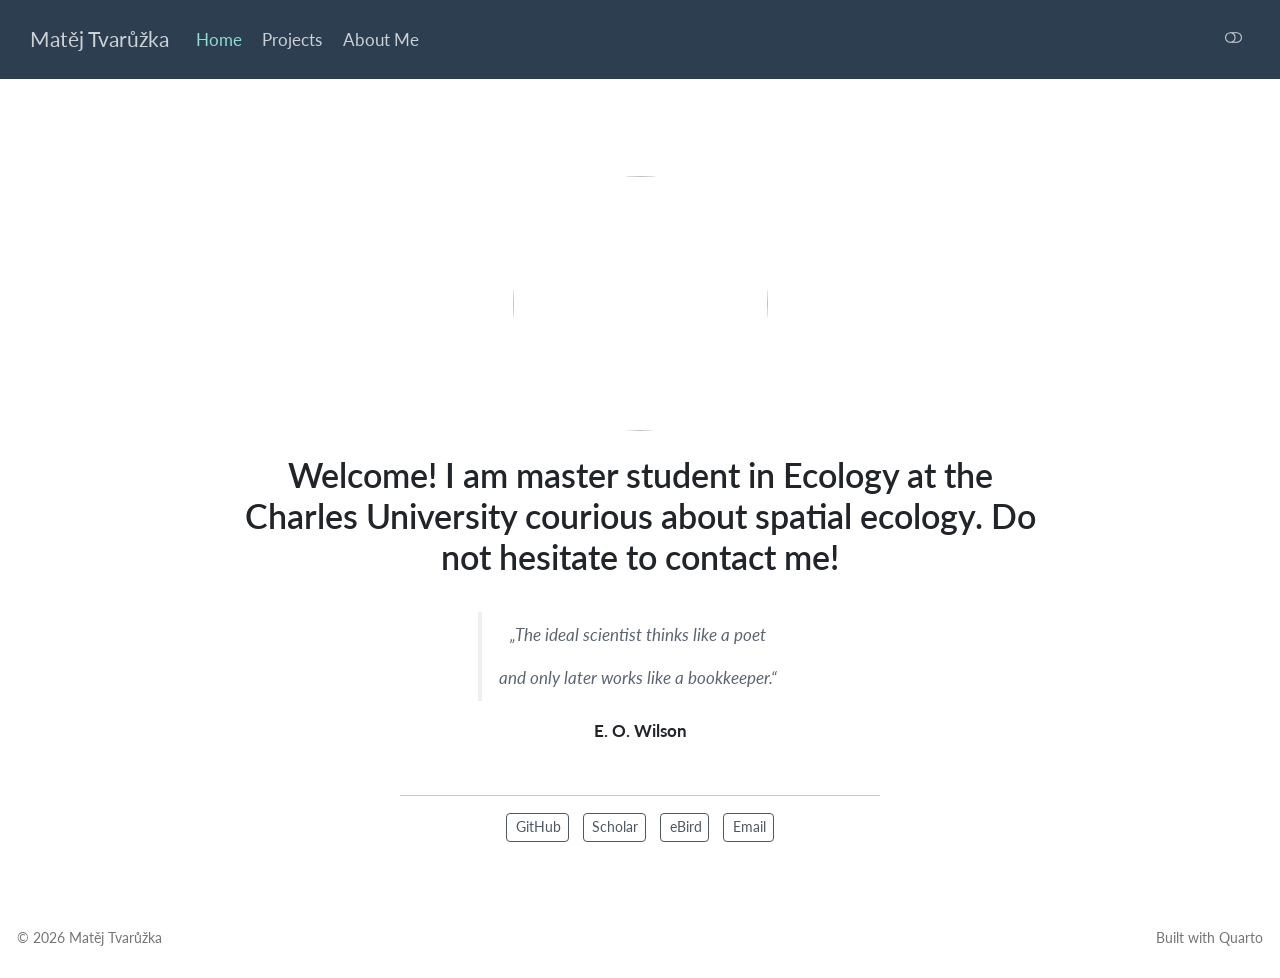
==== index.html @ b0ecf05e "Built site for gh-pages" ====
<!DOCTYPE html>
<html xmlns="http://www.w3.org/1999/xhtml" lang="en" xml:lang="en"><head>

<meta charset="utf-8">
<meta name="generator" content="quarto-1.9.38">

<meta name="viewport" content="width=device-width, initial-scale=1.0, user-scalable=yes">


<title>Welcome! I am master student in Ecology at the Charles University courious about spatial ecology. Do not hesitate to contact me! – Matěj Tvarůžka</title>
<style>
/* Default styles provided by pandoc.
** See https://pandoc.org/MANUAL.html#variables-for-html for config info.
*/
code{white-space: pre-wrap;}
span.smallcaps{font-variant: small-caps;}
div.columns{display: flex; gap: min(4vw, 1.5em);}
div.column{flex: auto; overflow-x: auto;}
div.hanging-indent{margin-left: 1.5em; text-indent: -1.5em;}
ul.task-list{list-style: none;}
ul.task-list li input[type="checkbox"] {
  width: 0.8em;
  margin: 0 0.8em 0.2em -1em; /* quarto-specific, see https://github.com/quarto-dev/quarto-cli/issues/4556 */ 
  vertical-align: middle;
}
</style>


<script src="site_libs/quarto-nav/quarto-nav.js"></script>
<script src="site_libs/quarto-nav/headroom.min.js"></script>
<script src="site_libs/clipboard/clipboard.min.js"></script>
<script src="site_libs/quarto-search/autocomplete.umd.js"></script>
<script src="site_libs/quarto-search/fuse.min.js"></script>
<script src="site_libs/quarto-search/quarto-search.js"></script>
<meta name="quarto:offset" content="./">
<script src="site_libs/quarto-html/quarto.js" type="module"></script>
<script src="site_libs/quarto-html/tabsets/tabsets.js" type="module"></script>
<script src="site_libs/quarto-html/popper.min.js"></script>
<script src="site_libs/quarto-html/tippy.umd.min.js"></script>
<link href="site_libs/quarto-html/tippy.css" rel="stylesheet">
<link href="site_libs/quarto-html/quarto-syntax-highlighting-de63f62b328812d8e578a4d74e282472.css" rel="stylesheet" class="quarto-color-scheme" id="quarto-text-highlighting-styles">
<link href="site_libs/quarto-html/quarto-syntax-highlighting-dark-6b6957c917596b414ec0b78690761e87.css" rel="stylesheet" class="quarto-color-scheme quarto-color-alternate" id="quarto-text-highlighting-styles">
<link href="site_libs/quarto-html/quarto-syntax-highlighting-de63f62b328812d8e578a4d74e282472.css" rel="stylesheet" class="quarto-color-scheme-extra" id="quarto-text-highlighting-styles">
<script src="site_libs/bootstrap/bootstrap.min.js"></script>
<link href="site_libs/bootstrap/bootstrap-icons.css" rel="stylesheet">
<link href="site_libs/bootstrap/bootstrap-908d8d9f465d32366002cfede6cff1f7.min.css" rel="stylesheet" append-hash="true" class="quarto-color-scheme" id="quarto-bootstrap" data-mode="light">
<link href="site_libs/bootstrap/bootstrap-dark-1789c06df6bcdf391902751d16c09f1b.min.css" rel="stylesheet" append-hash="true" class="quarto-color-scheme quarto-color-alternate" id="quarto-bootstrap" data-mode="dark">
<link href="site_libs/bootstrap/bootstrap-908d8d9f465d32366002cfede6cff1f7.min.css" rel="stylesheet" append-hash="true" class="quarto-color-scheme-extra" id="quarto-bootstrap" data-mode="light">
<script id="quarto-search-options" type="application/json">{
  "location": "navbar",
  "copy-button": false,
  "collapse-after": 3,
  "panel-placement": "end",
  "type": "overlay",
  "limit": 50,
  "keyboard-shortcut": [
    "f",
    "/",
    "s"
  ],
  "show-item-context": false,
  "language": {
    "search-no-results-text": "No results",
    "search-matching-documents-text": "matching documents",
    "search-copy-link-title": "Copy link to search",
    "search-hide-matches-text": "Hide additional matches",
    "search-more-match-text": "more match in this document",
    "search-more-matches-text": "more matches in this document",
    "search-clear-button-title": "Clear",
    "search-text-placeholder": "",
    "search-detached-cancel-button-title": "Cancel",
    "search-submit-button-title": "Submit",
    "search-label": "Search"
  }
}</script>


</head>

<body class="nav-fixed fullcontent quarto-light"><script id="quarto-html-before-body" type="application/javascript">
    const toggleBodyColorMode = (bsSheetEl) => {
      const mode = bsSheetEl.getAttribute("data-mode");
      const bodyEl = window.document.querySelector("body");
      if (mode === "dark") {
        bodyEl.classList.add("quarto-dark");
        bodyEl.classList.remove("quarto-light");
      } else {
        bodyEl.classList.add("quarto-light");
        bodyEl.classList.remove("quarto-dark");
      }
    }
    const toggleBodyColorPrimary = () => {
      const bsSheetEl = window.document.querySelector("link#quarto-bootstrap:not([rel=disabled-stylesheet])");
      if (bsSheetEl) {
        toggleBodyColorMode(bsSheetEl);
      }
    }
    const setColorSchemeToggle = (alternate) => {
      const toggles = window.document.querySelectorAll('.quarto-color-scheme-toggle');
      for (let i=0; i < toggles.length; i++) {
        const toggle = toggles[i];
        if (toggle) {
          if (alternate) {
            toggle.classList.add("alternate");
          } else {
            toggle.classList.remove("alternate");
          }
        }
      }
    };
    const toggleColorMode = (alternate) => {
      // Switch the stylesheets
      const primaryStylesheets = window.document.querySelectorAll('link.quarto-color-scheme:not(.quarto-color-alternate)');
      const alternateStylesheets = window.document.querySelectorAll('link.quarto-color-scheme.quarto-color-alternate');
      manageTransitions('#quarto-margin-sidebar .nav-link', false);
      if (alternate) {
        // note: dark is layered on light, we don't disable primary!
        enableStylesheet(alternateStylesheets);
        for (const sheetNode of alternateStylesheets) {
          if (sheetNode.id === "quarto-bootstrap") {
            toggleBodyColorMode(sheetNode);
          }
        }
      } else {
        disableStylesheet(alternateStylesheets);
        enableStylesheet(primaryStylesheets)
        toggleBodyColorPrimary();
      }
      manageTransitions('#quarto-margin-sidebar .nav-link', true);
      // Switch the toggles
      setColorSchemeToggle(alternate)
      // Hack to workaround the fact that safari doesn't
      // properly recolor the scrollbar when toggling (#1455)
      if (navigator.userAgent.indexOf('Safari') > 0 && navigator.userAgent.indexOf('Chrome') == -1) {
        manageTransitions("body", false);
        window.scrollTo(0, 1);
        setTimeout(() => {
          window.scrollTo(0, 0);
          manageTransitions("body", true);
        }, 40);
      }
    }
    const disableStylesheet = (stylesheets) => {
      for (let i=0; i < stylesheets.length; i++) {
        const stylesheet = stylesheets[i];
        stylesheet.rel = 'disabled-stylesheet';
      }
    }
    const enableStylesheet = (stylesheets) => {
      for (let i=0; i < stylesheets.length; i++) {
        const stylesheet = stylesheets[i];
        if(stylesheet.rel !== 'stylesheet') { // for Chrome, which will still FOUC without this check
          stylesheet.rel = 'stylesheet';
        }
      }
    }
    const manageTransitions = (selector, allowTransitions) => {
      const els = window.document.querySelectorAll(selector);
      for (let i=0; i < els.length; i++) {
        const el = els[i];
        if (allowTransitions) {
          el.classList.remove('notransition');
        } else {
          el.classList.add('notransition');
        }
      }
    }
    const isFileUrl = () => {
      return window.location.protocol === 'file:';
    }
    const hasAlternateSentinel = () => {
      let styleSentinel = getColorSchemeSentinel();
      if (styleSentinel !== null) {
        return styleSentinel === "alternate";
      } else {
        return false;
      }
    }
    const setStyleSentinel = (alternate) => {
      const value = alternate ? "alternate" : "default";
      if (!isFileUrl()) {
        window.localStorage.setItem("quarto-color-scheme", value);
      } else {
        localAlternateSentinel = value;
      }
    }
    const getColorSchemeSentinel = () => {
      if (!isFileUrl()) {
        const storageValue = window.localStorage.getItem("quarto-color-scheme");
        return storageValue != null ? storageValue : localAlternateSentinel;
      } else {
        return localAlternateSentinel;
      }
    }
    const toggleGiscusIfUsed = (isAlternate, darkModeDefault) => {
      const baseTheme = document.querySelector('#giscus-base-theme')?.value ?? 'light';
      const alternateTheme = document.querySelector('#giscus-alt-theme')?.value ?? 'dark';
      let newTheme = '';
      if(authorPrefersDark) {
        newTheme = isAlternate ? baseTheme : alternateTheme;
      } else {
        newTheme = isAlternate ? alternateTheme : baseTheme;
      }
      const changeGiscusTheme = () => {
        // From: https://github.com/giscus/giscus/issues/336
        const sendMessage = (message) => {
          const iframe = document.querySelector('iframe.giscus-frame');
          if (!iframe) return;
          iframe.contentWindow.postMessage({ giscus: message }, 'https://giscus.app');
        }
        sendMessage({
          setConfig: {
            theme: newTheme
          }
        });
      }
      const isGiscussLoaded = window.document.querySelector('iframe.giscus-frame') !== null;
      if (isGiscussLoaded) {
        changeGiscusTheme();
      }
    };
    const authorPrefersDark = false;
    const darkModeDefault = authorPrefersDark;
      document.querySelector('link#quarto-text-highlighting-styles.quarto-color-scheme-extra').rel = 'disabled-stylesheet';
      document.querySelector('link#quarto-bootstrap.quarto-color-scheme-extra').rel = 'disabled-stylesheet';
    let localAlternateSentinel = darkModeDefault ? 'alternate' : 'default';
    // Dark / light mode switch
    window.quartoToggleColorScheme = () => {
      // Read the current dark / light value
      let toAlternate = !hasAlternateSentinel();
      toggleColorMode(toAlternate);
      setStyleSentinel(toAlternate);
      toggleGiscusIfUsed(toAlternate, darkModeDefault);
      window.dispatchEvent(new Event('resize'));
    };
    // Switch to dark mode if need be
    if (hasAlternateSentinel()) {
      toggleColorMode(true);
    } else {
      toggleColorMode(false);
    }
  </script>

<div id="quarto-search-results"></div>
  <header id="quarto-header" class="headroom fixed-top">
    <nav class="navbar navbar-expand-lg " data-bs-theme="dark">
      <div class="navbar-container container-fluid">
      <div class="navbar-brand-container mx-auto">
    <a class="navbar-brand" href="./index.html">
    <span class="navbar-title">Matěj Tvarůžka</span>
    </a>
  </div>
            <div id="quarto-search" class="" title="Search"></div>
          <button class="navbar-toggler" type="button" data-bs-toggle="collapse" data-bs-target="#navbarCollapse" aria-controls="navbarCollapse" role="menu" aria-expanded="false" aria-label="Toggle navigation" onclick="if (window.quartoToggleHeadroom) { window.quartoToggleHeadroom(); }">
  <span class="navbar-toggler-icon"></span>
</button>
          <div class="collapse navbar-collapse" id="navbarCollapse">
            <ul class="navbar-nav navbar-nav-scroll me-auto">
  <li class="nav-item">
    <a class="nav-link active" href="./index.html" aria-current="page"> 
<span class="menu-text">Home</span></a>
  </li>  
  <li class="nav-item">
    <a class="nav-link" href="./projects.html"> 
<span class="menu-text">Projects</span></a>
  </li>  
  <li class="nav-item">
    <a class="nav-link" href="./about.html"> 
<span class="menu-text">About Me</span></a>
  </li>  
</ul>
            <ul class="navbar-nav navbar-nav-scroll ms-auto">
  <li class="nav-item compact">
    <a class="nav-link" href="https://github.com/matejtvar"> <i class="bi bi-github" role="img">
</i> 
<span class="menu-text"></span></a>
  </li>  
  <li class="nav-item compact">
    <a class="nav-link" href="https://scholar.google.com/citations?view_op=list_works&amp;hl=cs&amp;hl=cs&amp;user=6z0qsfMAAAAJ"> <i class="bi bi-google" role="img" aria-label="Google Scholar">
</i> 
<span class="menu-text"></span></a>
  </li>  
  <li class="nav-item compact">
    <a class="nav-link" href="mailto:matej.tvar@gmail.com"> <i class="bi bi-envelope" role="img">
</i> 
<span class="menu-text"></span></a>
  </li>  
  <li class="nav-item compact">
    <a class="nav-link" href="https://ebird.org/profile/MTQwNTM2Mw"> <i class="bi bi-binoculars" role="img" aria-label="eBird">
</i> 
<span class="menu-text"></span></a>
  </li>  
</ul>
          </div> <!-- /navcollapse -->
            <div class="quarto-navbar-tools">
  <a href="" class="quarto-color-scheme-toggle quarto-navigation-tool  px-1" onclick="window.quartoToggleColorScheme(); return false;" title="Toggle dark mode"><i class="bi"></i></a>
</div>
      </div> <!-- /container-fluid -->
    </nav>
</header>
<!-- content -->
<div id="quarto-content" class="quarto-container page-columns page-rows-contents page-layout-article page-navbar">
<!-- sidebar -->
<!-- margin-sidebar -->
    
<!-- main -->
<div class="quarto-about-jolla">
  <img src="photo.jpeg" class="about-image
  round " style="height: 15em; width: 15em;">
 <header id="title-block-header" class="quarto-title-block default">
<div class="quarto-title">
<h1 class="title">Welcome! I am master student in Ecology at the Charles University courious about spatial ecology. Do not hesitate to contact me!</h1>
</div>
<div class="quarto-title-meta">
  </div>
</header><main class="content" id="quarto-document-content">

<blockquote class="blockquote">
<p><em>„The ideal scientist thinks like a poet</em></p>
<p><em>and only later works like a bookkeeper.“</em></p>
</blockquote>
<p><strong>E. O. Wilson</strong></p>


</main> 
  <hr class="about-sep">
   <div class="about-links">
  <a href="https://github.com/matejtvar" class="about-link" rel="" target="">
    <i class="bi bi-github"></i>
     <span class="about-link-text">GitHub</span>
  </a>
  <a href="https://scholar.google.com/citations?user=6z0qsfMAAAAJ" class="about-link" rel="" target="">
    <i class="bi bi-google"></i>
     <span class="about-link-text">Scholar</span>
  </a>
  <a href="https://ebird.org/profile/MTQwNTM2Mw" class="about-link" rel="" target="">
    <i class="bi bi-binoculars"></i>
     <span class="about-link-text">eBird</span>
  </a>
  <a href="mailto:matej.tvar@gmail.com" class="about-link" rel="" target="">
    <i class="bi bi-envelope"></i>
     <span class="about-link-text">Email</span>
  </a>
</div>
</div>
 <!-- /main -->
<script id="quarto-html-after-body" type="application/javascript">
  window.document.addEventListener("DOMContentLoaded", function (event) {
    // Ensure there is a toggle, if there isn't float one in the top right
    if (window.document.querySelector('.quarto-color-scheme-toggle') === null) {
      const a = window.document.createElement('a');
      a.classList.add('top-right');
      a.classList.add('quarto-color-scheme-toggle');
      a.href = "";
      a.onclick = function() { try { window.quartoToggleColorScheme(); } catch {} return false; };
      const i = window.document.createElement("i");
      i.classList.add('bi');
      a.appendChild(i);
      window.document.body.appendChild(a);
    }
    setColorSchemeToggle(hasAlternateSentinel())
    const isCodeAnnotation = (el) => {
      for (const clz of el.classList) {
        if (clz.startsWith('code-annotation-')) {                     
          return true;
        }
      }
      return false;
    }
    const onCopySuccess = function(e) {
      // button target
      const button = e.trigger;
      // don't keep focus
      button.blur();
      // flash "checked"
      button.classList.add('code-copy-button-checked');
      var currentTitle = button.getAttribute("title");
      button.setAttribute("title", "Copied!");
      let tooltip;
      if (window.bootstrap) {
        button.setAttribute("data-bs-toggle", "tooltip");
        button.setAttribute("data-bs-placement", "left");
        button.setAttribute("data-bs-title", "Copied!");
        tooltip = new bootstrap.Tooltip(button, 
          { trigger: "manual", 
            customClass: "code-copy-button-tooltip",
            offset: [0, -8]});
        tooltip.show();    
      }
      setTimeout(function() {
        if (tooltip) {
          tooltip.hide();
          button.removeAttribute("data-bs-title");
          button.removeAttribute("data-bs-toggle");
          button.removeAttribute("data-bs-placement");
        }
        button.setAttribute("title", currentTitle);
        button.classList.remove('code-copy-button-checked');
      }, 1000);
      // clear code selection
      e.clearSelection();
    }
    const getTextToCopy = function(trigger) {
      const outerScaffold = trigger.parentElement.cloneNode(true);
      const codeEl = outerScaffold.querySelector('code');
      for (const childEl of codeEl.children) {
        if (isCodeAnnotation(childEl)) {
          childEl.remove();
        }
      }
      return codeEl.innerText;
    }
    const clipboard = new window.ClipboardJS('.code-copy-button:not([data-in-quarto-modal])', {
      text: getTextToCopy
    });
    clipboard.on('success', onCopySuccess);
    if (window.document.getElementById('quarto-embedded-source-code-modal')) {
      const clipboardModal = new window.ClipboardJS('.code-copy-button[data-in-quarto-modal]', {
        text: getTextToCopy,
        container: window.document.getElementById('quarto-embedded-source-code-modal')
      });
      clipboardModal.on('success', onCopySuccess);
    }
      var localhostRegex = new RegExp(/^(?:http|https):\/\/localhost\:?[0-9]*\//);
      var mailtoRegex = new RegExp(/^mailto:/);
        var filterRegex = new RegExp("https:\/\/matejtvar\.github\.io\/");
      var isInternal = (href) => {
          return filterRegex.test(href) || localhostRegex.test(href) || mailtoRegex.test(href);
      }
      // Inspect non-navigation links and adorn them if external
     var links = window.document.querySelectorAll('a[href]:not(.nav-link):not(.navbar-brand):not(.toc-action):not(.sidebar-link):not(.sidebar-item-toggle):not(.pagination-link):not(.no-external):not([aria-hidden]):not(.dropdown-item):not(.quarto-navigation-tool):not(.about-link)');
      for (var i=0; i<links.length; i++) {
        const link = links[i];
        if (!isInternal(link.href)) {
          // undo the damage that might have been done by quarto-nav.js in the case of
          // links that we want to consider external
          if (link.dataset.originalHref !== undefined) {
            link.href = link.dataset.originalHref;
          }
        }
      }
    function tippyHover(el, contentFn, onTriggerFn, onUntriggerFn) {
      const config = {
        allowHTML: true,
        maxWidth: 500,
        delay: 100,
        arrow: false,
        appendTo: function(el) {
            return el.parentElement;
        },
        interactive: true,
        interactiveBorder: 10,
        theme: 'quarto',
        placement: 'bottom-start',
      };
      if (contentFn) {
        config.content = contentFn;
      }
      if (onTriggerFn) {
        config.onTrigger = onTriggerFn;
      }
      if (onUntriggerFn) {
        config.onUntrigger = onUntriggerFn;
      }
      window.tippy(el, config); 
    }
    const noterefs = window.document.querySelectorAll('a[role="doc-noteref"]');
    for (var i=0; i<noterefs.length; i++) {
      const ref = noterefs[i];
      tippyHover(ref, function() {
        // use id or data attribute instead here
        let href = ref.getAttribute('data-footnote-href') || ref.getAttribute('href');
        try { href = new URL(href).hash; } catch {}
        const id = href.replace(/^#\/?/, "");
        const note = window.document.getElementById(id);
        if (note) {
          return note.innerHTML;
        } else {
          return "";
        }
      });
    }
    const xrefs = window.document.querySelectorAll('a.quarto-xref');
    const processXRef = (id, note) => {
      // Strip column container classes
      const stripColumnClz = (el) => {
        el.classList.remove("page-full", "page-columns");
        if (el.children) {
          for (const child of el.children) {
            stripColumnClz(child);
          }
        }
      }
      stripColumnClz(note)
      if (id === null || id.startsWith('sec-')) {
        // Special case sections, only their first couple elements
        const container = document.createElement("div");
        if (note.children && note.children.length > 2) {
          container.appendChild(note.children[0].cloneNode(true));
          for (let i = 1; i < note.children.length; i++) {
            const child = note.children[i];
            if (child.tagName === "P" && child.innerText === "") {
              continue;
            } else {
              container.appendChild(child.cloneNode(true));
              break;
            }
          }
          if (window.Quarto?.typesetMath) {
            window.Quarto.typesetMath(container);
          }
          return container.innerHTML
        } else {
          if (window.Quarto?.typesetMath) {
            window.Quarto.typesetMath(note);
          }
          return note.innerHTML;
        }
      } else {
        // Remove any anchor links if they are present
        const anchorLink = note.querySelector('a.anchorjs-link');
        if (anchorLink) {
          anchorLink.remove();
        }
        if (window.Quarto?.typesetMath) {
          window.Quarto.typesetMath(note);
        }
        if (note.classList.contains("callout")) {
          return note.outerHTML;
        } else {
          return note.innerHTML;
        }
      }
    }
    for (var i=0; i<xrefs.length; i++) {
      const xref = xrefs[i];
      tippyHover(xref, undefined, function(instance) {
        instance.disable();
        let url = xref.getAttribute('href');
        let hash = undefined; 
        if (url.startsWith('#')) {
          hash = url;
        } else {
          try { hash = new URL(url).hash; } catch {}
        }
        if (hash) {
          const id = hash.replace(/^#\/?/, "");
          const note = window.document.getElementById(id);
          if (note !== null) {
            try {
              const html = processXRef(id, note.cloneNode(true));
              instance.setContent(html);
            } finally {
              instance.enable();
              instance.show();
            }
          } else {
            // See if we can fetch this
            fetch(url.split('#')[0])
            .then(res => res.text())
            .then(html => {
              const parser = new DOMParser();
              const htmlDoc = parser.parseFromString(html, "text/html");
              const note = htmlDoc.getElementById(id);
              if (note !== null) {
                const html = processXRef(id, note);
                instance.setContent(html);
              } 
            }).finally(() => {
              instance.enable();
              instance.show();
            });
          }
        } else {
          // See if we can fetch a full url (with no hash to target)
          // This is a special case and we should probably do some content thinning / targeting
          fetch(url)
          .then(res => res.text())
          .then(html => {
            const parser = new DOMParser();
            const htmlDoc = parser.parseFromString(html, "text/html");
            const note = htmlDoc.querySelector('main.content');
            if (note !== null) {
              // This should only happen for chapter cross references
              // (since there is no id in the URL)
              // remove the first header
              if (note.children.length > 0 && note.children[0].tagName === "HEADER") {
                note.children[0].remove();
              }
              const html = processXRef(null, note);
              instance.setContent(html);
            } 
          }).finally(() => {
            instance.enable();
            instance.show();
          });
        }
      }, function(instance) {
      });
    }
        let selectedAnnoteEl;
        const selectorForAnnotation = ( cell, annotation) => {
          let cellAttr = 'data-code-cell="' + cell + '"';
          let lineAttr = 'data-code-annotation="' +  annotation + '"';
          const selector = 'span[' + cellAttr + '][' + lineAttr + ']';
          return selector;
        }
        const selectCodeLines = (annoteEl) => {
          const doc = window.document;
          const targetCell = annoteEl.getAttribute("data-target-cell");
          const targetAnnotation = annoteEl.getAttribute("data-target-annotation");
          const annoteSpan = window.document.querySelector(selectorForAnnotation(targetCell, targetAnnotation));
          const lines = annoteSpan.getAttribute("data-code-lines").split(",");
          const lineIds = lines.map((line) => {
            return targetCell + "-" + line;
          })
          let top = null;
          let height = null;
          let parent = null;
          if (lineIds.length > 0) {
              //compute the position of the single el (top and bottom and make a div)
              const el = window.document.getElementById(lineIds[0]);
              top = el.offsetTop;
              height = el.offsetHeight;
              parent = el.parentElement.parentElement;
            if (lineIds.length > 1) {
              const lastEl = window.document.getElementById(lineIds[lineIds.length - 1]);
              const bottom = lastEl.offsetTop + lastEl.offsetHeight;
              height = bottom - top;
            }
            if (top !== null && height !== null && parent !== null) {
              // cook up a div (if necessary) and position it 
              let div = window.document.getElementById("code-annotation-line-highlight");
              if (div === null) {
                div = window.document.createElement("div");
                div.setAttribute("id", "code-annotation-line-highlight");
                div.style.position = 'absolute';
                parent.appendChild(div);
              }
              div.style.top = top - 2 + "px";
              div.style.height = height + 4 + "px";
              div.style.left = 0;
              let gutterDiv = window.document.getElementById("code-annotation-line-highlight-gutter");
              if (gutterDiv === null) {
                gutterDiv = window.document.createElement("div");
                gutterDiv.setAttribute("id", "code-annotation-line-highlight-gutter");
                gutterDiv.style.position = 'absolute';
                const codeCell = window.document.getElementById(targetCell);
                const gutter = codeCell.querySelector('.code-annotation-gutter');
                gutter.appendChild(gutterDiv);
              }
              gutterDiv.style.top = top - 2 + "px";
              gutterDiv.style.height = height + 4 + "px";
            }
            selectedAnnoteEl = annoteEl;
          }
        };
        const unselectCodeLines = () => {
          const elementsIds = ["code-annotation-line-highlight", "code-annotation-line-highlight-gutter"];
          elementsIds.forEach((elId) => {
            const div = window.document.getElementById(elId);
            if (div) {
              div.remove();
            }
          });
          selectedAnnoteEl = undefined;
        };
          // Handle positioning of the toggle
      window.addEventListener(
        "resize",
        throttle(() => {
          elRect = undefined;
          if (selectedAnnoteEl) {
            selectCodeLines(selectedAnnoteEl);
          }
        }, 10)
      );
      function throttle(fn, ms) {
      let throttle = false;
      let timer;
        return (...args) => {
          if(!throttle) { // first call gets through
              fn.apply(this, args);
              throttle = true;
          } else { // all the others get throttled
              if(timer) clearTimeout(timer); // cancel #2
              timer = setTimeout(() => {
                fn.apply(this, args);
                timer = throttle = false;
              }, ms);
          }
        };
      }
        // Attach click handler to the DT
        const annoteDls = window.document.querySelectorAll('dt[data-target-cell]');
        for (const annoteDlNode of annoteDls) {
          annoteDlNode.addEventListener('click', (event) => {
            const clickedEl = event.target;
            if (clickedEl !== selectedAnnoteEl) {
              unselectCodeLines();
              const activeEl = window.document.querySelector('dt[data-target-cell].code-annotation-active');
              if (activeEl) {
                activeEl.classList.remove('code-annotation-active');
              }
              selectCodeLines(clickedEl);
              clickedEl.classList.add('code-annotation-active');
            } else {
              // Unselect the line
              unselectCodeLines();
              clickedEl.classList.remove('code-annotation-active');
            }
          });
        }
    const findCites = (el) => {
      const parentEl = el.parentElement;
      if (parentEl) {
        const cites = parentEl.dataset.cites;
        if (cites) {
          return {
            el,
            cites: cites.split(' ')
          };
        } else {
          return findCites(el.parentElement)
        }
      } else {
        return undefined;
      }
    };
    var bibliorefs = window.document.querySelectorAll('a[role="doc-biblioref"]');
    for (var i=0; i<bibliorefs.length; i++) {
      const ref = bibliorefs[i];
      const citeInfo = findCites(ref);
      if (citeInfo) {
        tippyHover(citeInfo.el, function() {
          var popup = window.document.createElement('div');
          citeInfo.cites.forEach(function(cite) {
            var citeDiv = window.document.createElement('div');
            citeDiv.classList.add('hanging-indent');
            citeDiv.classList.add('csl-entry');
            var biblioDiv = window.document.getElementById('ref-' + cite);
            if (biblioDiv) {
              citeDiv.innerHTML = biblioDiv.innerHTML;
            }
            popup.appendChild(citeDiv);
          });
          return popup.innerHTML;
        });
      }
    }
  });
  </script>
</div> <!-- /content -->
<footer class="footer">
  <div class="nav-footer">
    <div class="nav-footer-left">
<p>© 2026 Matěj Tvarůžka</p>
</div>   
    <div class="nav-footer-center">
      &nbsp;
    </div>
    <div class="nav-footer-right">
<p>Built with Quarto</p>
</div>
  </div>
</footer>




</body></html>
---- site_libs/quarto-html/quarto-syntax-highlighting-de63f62b328812d8e578a4d74e282472.css ----
/* quarto syntax highlight colors */
:root {
  --quarto-hl-al-color: #ff5555;
  --quarto-hl-an-color: #6a737d;
  --quarto-hl-at-color: #d73a49;
  --quarto-hl-bn-color: #005cc5;
  --quarto-hl-bu-color: #d73a49;
  --quarto-hl-ch-color: #032f62;
  --quarto-hl-co-color: #6a737d;
  --quarto-hl-cv-color: #6a737d;
  --quarto-hl-cn-color: #005cc5;
  --quarto-hl-cf-color: #d73a49;
  --quarto-hl-dt-color: #d73a49;
  --quarto-hl-dv-color: #005cc5;
  --quarto-hl-do-color: #6a737d;
  --quarto-hl-er-color: #ff5555;
  --quarto-hl-ex-color: #d73a49;
  --quarto-hl-fl-color: #005cc5;
  --quarto-hl-fu-color: #6f42c1;
  --quarto-hl-im-color: #032f62;
  --quarto-hl-in-color: #6a737d;
  --quarto-hl-kw-color: #d73a49;
  --quarto-hl-op-color: #24292e;
  --quarto-hl-pp-color: #d73a49;
  --quarto-hl-re-color: #6a737d;
  --quarto-hl-sc-color: #005cc5;
  --quarto-hl-ss-color: #032f62;
  --quarto-hl-st-color: #032f62;
  --quarto-hl-va-color: #e36209;
  --quarto-hl-vs-color: #032f62;
  --quarto-hl-wa-color: #ff5555;
}

/* other quarto variables */
:root {
  --quarto-font-monospace: SFMono-Regular, Menlo, Monaco, Consolas, "Liberation Mono", "Courier New", monospace;
}

/* syntax highlight based on Pandoc's rules */
pre > code.sourceCode > span {
  color: #24292e;
}

code.sourceCode > span {
  color: #24292e;
}

div.sourceCode,
div.sourceCode pre.sourceCode {
  color: #24292e;
}

/* Normal */
code span {
  color: #24292e;
}

/* Alert */
code span.al {
  font-weight: bold;
  color: #ff5555;
}

/* Annotation */
code span.an {
  color: #6a737d;
}

/* Attribute */
code span.at {
  color: #d73a49;
}

/* BaseN */
code span.bn {
  color: #005cc5;
}

/* BuiltIn */
code span.bu {
  color: #d73a49;
}

/* ControlFlow */
code span.cf {
  color: #d73a49;
}

/* Char */
code span.ch {
  color: #032f62;
}

/* Constant */
code span.cn {
  color: #005cc5;
}

/* Comment */
code span.co {
  color: #6a737d;
}

/* CommentVar */
code span.cv {
  color: #6a737d;
}

/* Documentation */
code span.do {
  color: #6a737d;
}

/* DataType */
code span.dt {
  color: #d73a49;
}

/* DecVal */
code span.dv {
  color: #005cc5;
}

/* Error */
code span.er {
  color: #ff5555;
  text-decoration: underline;
}

/* Extension */
code span.ex {
  font-weight: bold;
  color: #d73a49;
}

/* Float */
code span.fl {
  color: #005cc5;
}

/* Function */
code span.fu {
  color: #6f42c1;
}

/* Import */
code span.im {
  color: #032f62;
}

/* Information */
code span.in {
  color: #6a737d;
}

/* Keyword */
code span.kw {
  color: #d73a49;
}

/* Operator */
code span.op {
  color: #24292e;
}

/* Preprocessor */
code span.pp {
  color: #d73a49;
}

/* RegionMarker */
code span.re {
  color: #6a737d;
}

/* SpecialChar */
code span.sc {
  color: #005cc5;
}

/* SpecialString */
code span.ss {
  color: #032f62;
}

/* String */
code span.st {
  color: #032f62;
}

/* Variable */
code span.va {
  color: #e36209;
}

/* VerbatimString */
code span.vs {
  color: #032f62;
}

/* Warning */
code span.wa {
  color: #ff5555;
}

.prevent-inlining {
  content: "</";
}

/*# sourceMappingURL=e073dde7d9be180d5cbafa952671d6f8.css.map */
---- site_libs/quarto-html/quarto-syntax-highlighting-dark-6b6957c917596b414ec0b78690761e87.css ----
/* quarto syntax highlight colors */
:root {
  --quarto-hl-al-color: #ff5555;
  --quarto-hl-an-color: #6a737d;
  --quarto-hl-at-color: #f97583;
  --quarto-hl-bn-color: #79b8ff;
  --quarto-hl-bu-color: #f97583;
  --quarto-hl-ch-color: #9ecbff;
  --quarto-hl-co-color: #6a737d;
  --quarto-hl-cv-color: #6a737d;
  --quarto-hl-cn-color: #79b8ff;
  --quarto-hl-cf-color: #f97583;
  --quarto-hl-dt-color: #f97583;
  --quarto-hl-dv-color: #79b8ff;
  --quarto-hl-do-color: #6a737d;
  --quarto-hl-er-color: #ff5555;
  --quarto-hl-ex-color: #f97583;
  --quarto-hl-fl-color: #79b8ff;
  --quarto-hl-fu-color: #b392f0;
  --quarto-hl-im-color: #9ecbff;
  --quarto-hl-in-color: #6a737d;
  --quarto-hl-kw-color: #f97583;
  --quarto-hl-op-color: #e1e4e8;
  --quarto-hl-pp-color: #f97583;
  --quarto-hl-re-color: #6a737d;
  --quarto-hl-sc-color: #79b8ff;
  --quarto-hl-ss-color: #9ecbff;
  --quarto-hl-st-color: #9ecbff;
  --quarto-hl-va-color: #ffab70;
  --quarto-hl-vs-color: #9ecbff;
  --quarto-hl-wa-color: #ff5555;
}

/* other quarto variables */
:root {
  --quarto-font-monospace: SFMono-Regular, Menlo, Monaco, Consolas, "Liberation Mono", "Courier New", monospace;
}

/* syntax highlight based on Pandoc's rules */
pre > code.sourceCode > span {
  color: #e1e4e8;
}

code.sourceCode > span {
  color: #e1e4e8;
}

div.sourceCode,
div.sourceCode pre.sourceCode {
  color: #e1e4e8;
}

/* Normal */
code span {
  color: #e1e4e8;
}

/* Alert */
code span.al {
  font-weight: bold;
  color: #ff5555;
}

/* Annotation */
code span.an {
  color: #6a737d;
}

/* Attribute */
code span.at {
  color: #f97583;
}

/* BaseN */
code span.bn {
  color: #79b8ff;
}

/* BuiltIn */
code span.bu {
  color: #f97583;
}

/* ControlFlow */
code span.cf {
  color: #f97583;
}

/* Char */
code span.ch {
  color: #9ecbff;
}

/* Constant */
code span.cn {
  color: #79b8ff;
}

/* Comment */
code span.co {
  color: #6a737d;
}

/* CommentVar */
code span.cv {
  color: #6a737d;
}

/* Documentation */
code span.do {
  color: #6a737d;
}

/* DataType */
code span.dt {
  color: #f97583;
}

/* DecVal */
code span.dv {
  color: #79b8ff;
}

/* Error */
code span.er {
  color: #ff5555;
  text-decoration: underline;
}

/* Extension */
code span.ex {
  font-weight: bold;
  color: #f97583;
}

/* Float */
code span.fl {
  color: #79b8ff;
}

/* Function */
code span.fu {
  color: #b392f0;
}

/* Import */
code span.im {
  color: #9ecbff;
}

/* Information */
code span.in {
  color: #6a737d;
}

/* Keyword */
code span.kw {
  color: #f97583;
}

/* Operator */
code span.op {
  color: #e1e4e8;
}

/* Preprocessor */
code span.pp {
  color: #f97583;
}

/* RegionMarker */
code span.re {
  color: #6a737d;
}

/* SpecialChar */
code span.sc {
  color: #79b8ff;
}

/* SpecialString */
code span.ss {
  color: #9ecbff;
}

/* String */
code span.st {
  color: #9ecbff;
}

/* Variable */
code span.va {
  color: #ffab70;
}

/* VerbatimString */
code span.vs {
  color: #9ecbff;
}

/* Warning */
code span.wa {
  color: #ff5555;
}

.prevent-inlining {
  content: "</";
}

/*# sourceMappingURL=63994cfe4e031b08dc03516c8cd81578.css.map */
---- site_libs/quarto-html/quarto-syntax-highlighting-de63f62b328812d8e578a4d74e282472.css ----
/* quarto syntax highlight colors */
:root {
  --quarto-hl-al-color: #ff5555;
  --quarto-hl-an-color: #6a737d;
  --quarto-hl-at-color: #d73a49;
  --quarto-hl-bn-color: #005cc5;
  --quarto-hl-bu-color: #d73a49;
  --quarto-hl-ch-color: #032f62;
  --quarto-hl-co-color: #6a737d;
  --quarto-hl-cv-color: #6a737d;
  --quarto-hl-cn-color: #005cc5;
  --quarto-hl-cf-color: #d73a49;
  --quarto-hl-dt-color: #d73a49;
  --quarto-hl-dv-color: #005cc5;
  --quarto-hl-do-color: #6a737d;
  --quarto-hl-er-color: #ff5555;
  --quarto-hl-ex-color: #d73a49;
  --quarto-hl-fl-color: #005cc5;
  --quarto-hl-fu-color: #6f42c1;
  --quarto-hl-im-color: #032f62;
  --quarto-hl-in-color: #6a737d;
  --quarto-hl-kw-color: #d73a49;
  --quarto-hl-op-color: #24292e;
  --quarto-hl-pp-color: #d73a49;
  --quarto-hl-re-color: #6a737d;
  --quarto-hl-sc-color: #005cc5;
  --quarto-hl-ss-color: #032f62;
  --quarto-hl-st-color: #032f62;
  --quarto-hl-va-color: #e36209;
  --quarto-hl-vs-color: #032f62;
  --quarto-hl-wa-color: #ff5555;
}

/* other quarto variables */
:root {
  --quarto-font-monospace: SFMono-Regular, Menlo, Monaco, Consolas, "Liberation Mono", "Courier New", monospace;
}

/* syntax highlight based on Pandoc's rules */
pre > code.sourceCode > span {
  color: #24292e;
}

code.sourceCode > span {
  color: #24292e;
}

div.sourceCode,
div.sourceCode pre.sourceCode {
  color: #24292e;
}

/* Normal */
code span {
  color: #24292e;
}

/* Alert */
code span.al {
  font-weight: bold;
  color: #ff5555;
}

/* Annotation */
code span.an {
  color: #6a737d;
}

/* Attribute */
code span.at {
  color: #d73a49;
}

/* BaseN */
code span.bn {
  color: #005cc5;
}

/* BuiltIn */
code span.bu {
  color: #d73a49;
}

/* ControlFlow */
code span.cf {
  color: #d73a49;
}

/* Char */
code span.ch {
  color: #032f62;
}

/* Constant */
code span.cn {
  color: #005cc5;
}

/* Comment */
code span.co {
  color: #6a737d;
}

/* CommentVar */
code span.cv {
  color: #6a737d;
}

/* Documentation */
code span.do {
  color: #6a737d;
}

/* DataType */
code span.dt {
  color: #d73a49;
}

/* DecVal */
code span.dv {
  color: #005cc5;
}

/* Error */
code span.er {
  color: #ff5555;
  text-decoration: underline;
}

/* Extension */
code span.ex {
  font-weight: bold;
  color: #d73a49;
}

/* Float */
code span.fl {
  color: #005cc5;
}

/* Function */
code span.fu {
  color: #6f42c1;
}

/* Import */
code span.im {
  color: #032f62;
}

/* Information */
code span.in {
  color: #6a737d;
}

/* Keyword */
code span.kw {
  color: #d73a49;
}

/* Operator */
code span.op {
  color: #24292e;
}

/* Preprocessor */
code span.pp {
  color: #d73a49;
}

/* RegionMarker */
code span.re {
  color: #6a737d;
}

/* SpecialChar */
code span.sc {
  color: #005cc5;
}

/* SpecialString */
code span.ss {
  color: #032f62;
}

/* String */
code span.st {
  color: #032f62;
}

/* Variable */
code span.va {
  color: #e36209;
}

/* VerbatimString */
code span.vs {
  color: #032f62;
}

/* Warning */
code span.wa {
  color: #ff5555;
}

.prevent-inlining {
  content: "</";
}

/*# sourceMappingURL=e073dde7d9be180d5cbafa952671d6f8.css.map */
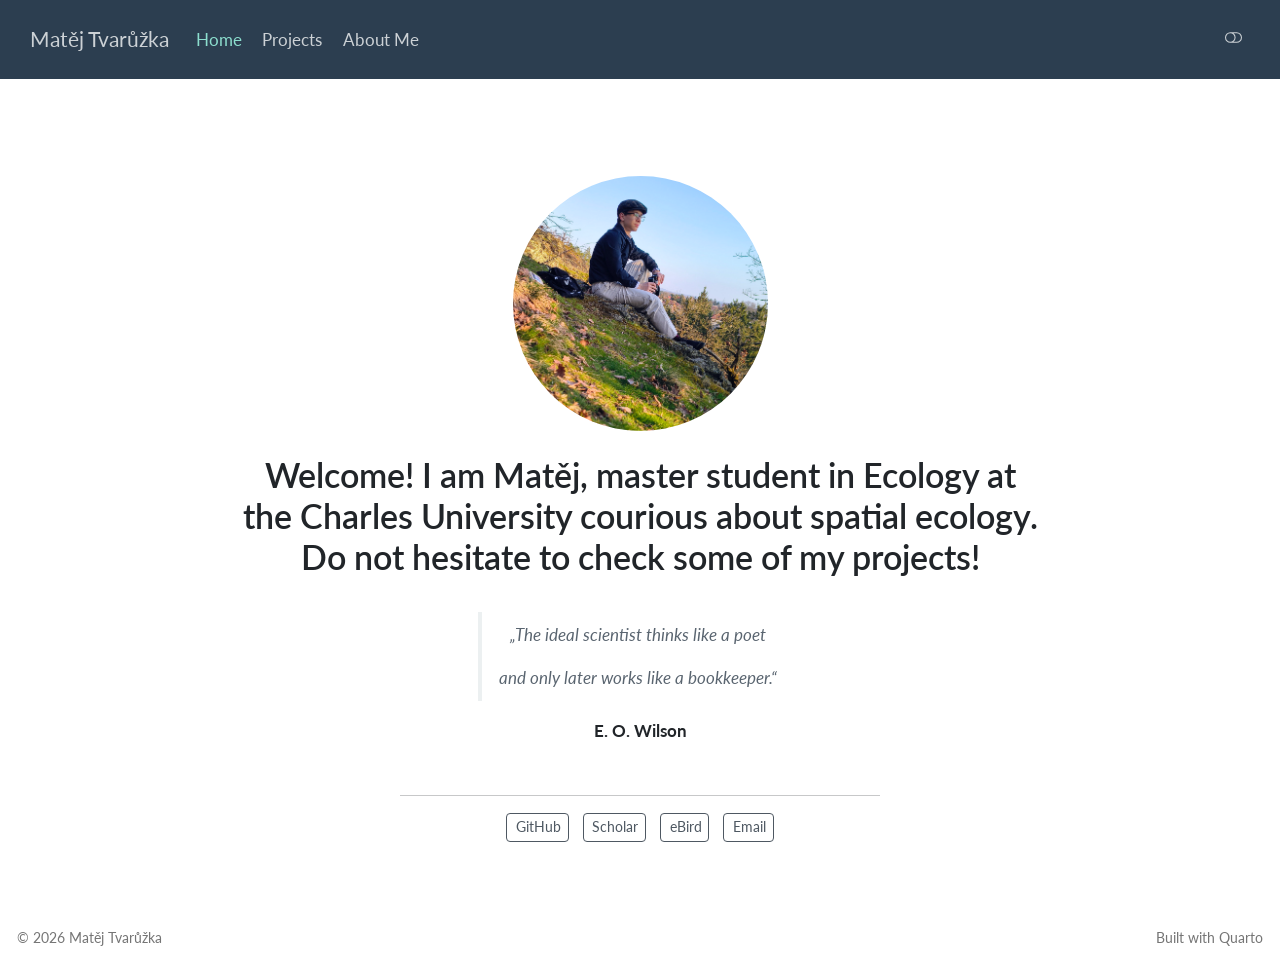
==== commit 4211b9f5: "Built site for gh-pages" ====
--- a/index.html
+++ b/index.html
@@ -7,7 +7,7 @@
 <meta name="viewport" content="width=device-width, initial-scale=1.0, user-scalable=yes">
 
 
-<title>Welcome! I am master student in Ecology at the Charles University courious about spatial ecology. Do not hesitate to contact me! – Matěj Tvarůžka</title>
+<title>Welcome! I am Matěj, master student in Ecology at the Charles University courious about spatial ecology. Do not hesitate to check some of my projects! – Matěj Tvarůžka</title>
 <style>
 /* Default styles provided by pandoc.
 ** See https://pandoc.org/MANUAL.html#variables-for-html for config info.
@@ -43,9 +43,9 @@
 <link href="site_libs/quarto-html/quarto-syntax-highlighting-de63f62b328812d8e578a4d74e282472.css" rel="stylesheet" class="quarto-color-scheme-extra" id="quarto-text-highlighting-styles">
 <script src="site_libs/bootstrap/bootstrap.min.js"></script>
 <link href="site_libs/bootstrap/bootstrap-icons.css" rel="stylesheet">
-<link href="site_libs/bootstrap/bootstrap-908d8d9f465d32366002cfede6cff1f7.min.css" rel="stylesheet" append-hash="true" class="quarto-color-scheme" id="quarto-bootstrap" data-mode="light">
-<link href="site_libs/bootstrap/bootstrap-dark-1789c06df6bcdf391902751d16c09f1b.min.css" rel="stylesheet" append-hash="true" class="quarto-color-scheme quarto-color-alternate" id="quarto-bootstrap" data-mode="dark">
-<link href="site_libs/bootstrap/bootstrap-908d8d9f465d32366002cfede6cff1f7.min.css" rel="stylesheet" append-hash="true" class="quarto-color-scheme-extra" id="quarto-bootstrap" data-mode="light">
+<link href="site_libs/bootstrap/bootstrap-94da4fd0457a1dd6fa2118c69f3c4c2a.min.css" rel="stylesheet" append-hash="true" class="quarto-color-scheme" id="quarto-bootstrap" data-mode="light">
+<link href="site_libs/bootstrap/bootstrap-dark-e308e47090eed51c311abe87b84e0e7e.min.css" rel="stylesheet" append-hash="true" class="quarto-color-scheme quarto-color-alternate" id="quarto-bootstrap" data-mode="dark">
+<link href="site_libs/bootstrap/bootstrap-94da4fd0457a1dd6fa2118c69f3c4c2a.min.css" rel="stylesheet" append-hash="true" class="quarto-color-scheme-extra" id="quarto-bootstrap" data-mode="light">
 <script id="quarto-search-options" type="application/json">{
   "location": "navbar",
   "copy-button": false,
@@ -309,7 +309,7 @@
   round " style="height: 15em; width: 15em;">
  <header id="title-block-header" class="quarto-title-block default">
 <div class="quarto-title">
-<h1 class="title">Welcome! I am master student in Ecology at the Charles University courious about spatial ecology. Do not hesitate to contact me!</h1>
+<h1 class="title">Welcome! I am Matěj, master student in Ecology at the Charles University courious about spatial ecology. Do not hesitate to check some of my projects!</h1>
 </div>
 <div class="quarto-title-meta">
   </div>
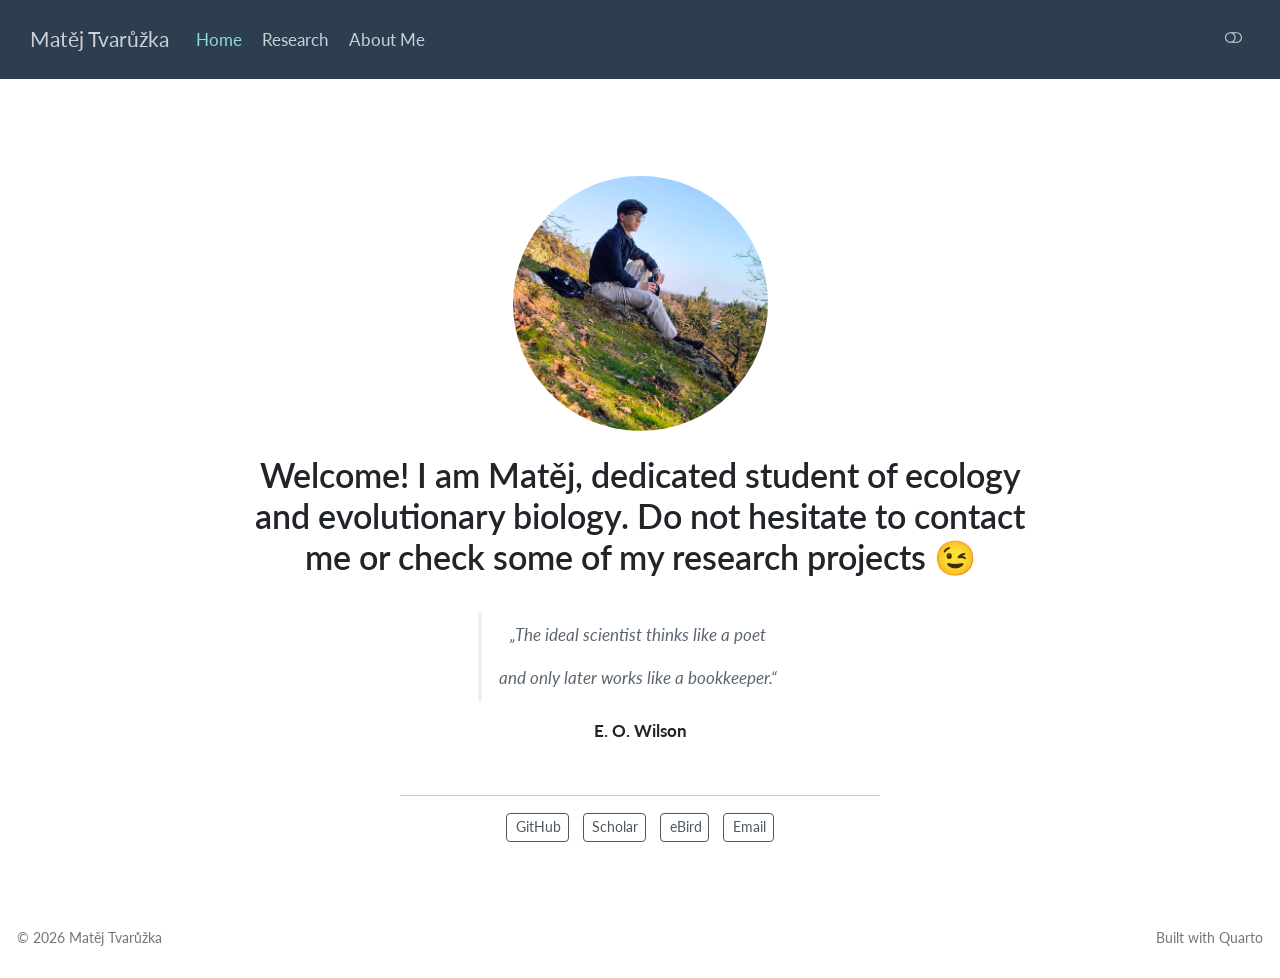
==== commit c1bc7167: "Built site for gh-pages" ====
--- a/index.html
+++ b/index.html
@@ -7,7 +7,7 @@
 <meta name="viewport" content="width=device-width, initial-scale=1.0, user-scalable=yes">
 
 
-<title>Welcome! I am Matěj, master student in Ecology at the Charles University courious about spatial ecology. Do not hesitate to check some of my projects! – Matěj Tvarůžka</title>
+<title>Welcome! I am Matěj, dedicated student of ecology and evolutionary biology. Do not hesitate to contact me or check some of my research projects 😉 – Matěj Tvarůžka</title>
 <style>
 /* Default styles provided by pandoc.
 ** See https://pandoc.org/MANUAL.html#variables-for-html for config info.
@@ -262,7 +262,7 @@
   </li>  
   <li class="nav-item">
     <a class="nav-link" href="./projects.html"> 
-<span class="menu-text">Projects</span></a>
+<span class="menu-text">Research</span></a>
   </li>  
   <li class="nav-item">
     <a class="nav-link" href="./about.html"> 
@@ -309,7 +309,7 @@
   round " style="height: 15em; width: 15em;">
  <header id="title-block-header" class="quarto-title-block default">
 <div class="quarto-title">
-<h1 class="title">Welcome! I am Matěj, master student in Ecology at the Charles University courious about spatial ecology. Do not hesitate to check some of my projects!</h1>
+<h1 class="title">Welcome! I am Matěj, dedicated student of ecology and evolutionary biology. Do not hesitate to contact me or check some of my research projects 😉</h1>
 </div>
 <div class="quarto-title-meta">
   </div>
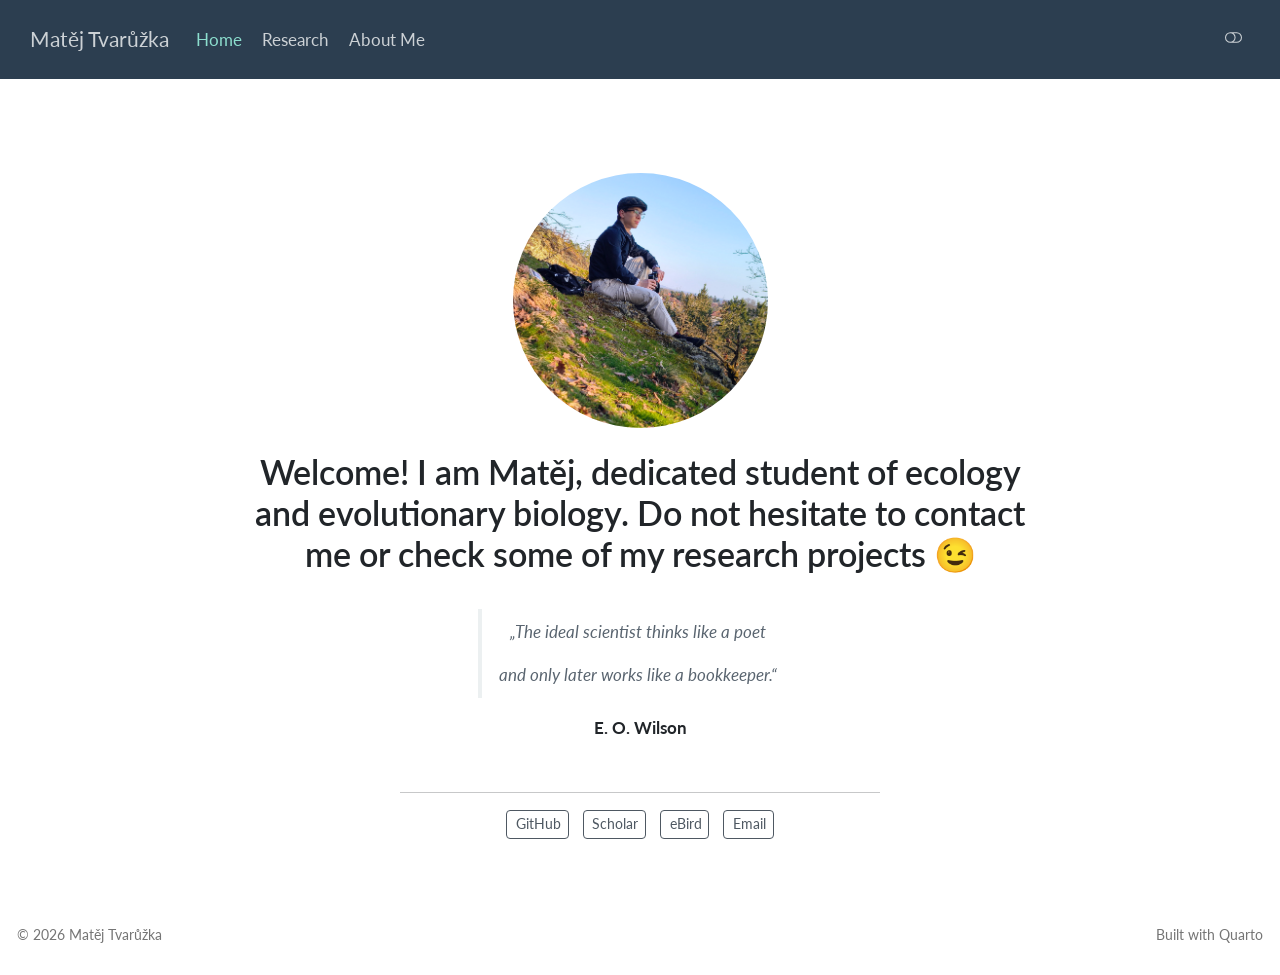
==== commit c73fa213: "Built site for gh-pages" ====
--- a/index.html
+++ b/index.html
@@ -2,7 +2,7 @@
 <html xmlns="http://www.w3.org/1999/xhtml" lang="en" xml:lang="en"><head>
 
 <meta charset="utf-8">
-<meta name="generator" content="quarto-1.9.38">
+<meta name="generator" content="quarto-1.10.18">
 
 <meta name="viewport" content="width=device-width, initial-scale=1.0, user-scalable=yes">
 
@@ -12,10 +12,13 @@
 /* Default styles provided by pandoc.
 ** See https://pandoc.org/MANUAL.html#variables-for-html for config info.
 */
-code{white-space: pre-wrap;}
 span.smallcaps{font-variant: small-caps;}
-div.columns{display: flex; gap: min(4vw, 1.5em);}
-div.column{flex: auto; overflow-x: auto;}
+div.columns{display: flex; gap: 1.5em;}
+div.column{flex: auto;}
+@media screen {
+div.columns{gap: min(4vw, 1.5em);}
+div.column{overflow-x: auto;}
+}
 div.hanging-indent{margin-left: 1.5em; text-indent: -1.5em;}
 ul.task-list{list-style: none;}
 ul.task-list li input[type="checkbox"] {
@@ -38,14 +41,14 @@
 <script src="site_libs/quarto-html/popper.min.js"></script>
 <script src="site_libs/quarto-html/tippy.umd.min.js"></script>
 <link href="site_libs/quarto-html/tippy.css" rel="stylesheet">
-<link href="site_libs/quarto-html/quarto-syntax-highlighting-de63f62b328812d8e578a4d74e282472.css" rel="stylesheet" class="quarto-color-scheme" id="quarto-text-highlighting-styles">
-<link href="site_libs/quarto-html/quarto-syntax-highlighting-dark-6b6957c917596b414ec0b78690761e87.css" rel="stylesheet" class="quarto-color-scheme quarto-color-alternate" id="quarto-text-highlighting-styles">
-<link href="site_libs/quarto-html/quarto-syntax-highlighting-de63f62b328812d8e578a4d74e282472.css" rel="stylesheet" class="quarto-color-scheme-extra" id="quarto-text-highlighting-styles">
+<link href="site_libs/quarto-html/quarto-syntax-highlighting-bb62276ab45c84d9efd712f51ff97b5a.css" rel="stylesheet" class="quarto-color-scheme" id="quarto-text-highlighting-styles">
+<link href="site_libs/quarto-html/quarto-syntax-highlighting-dark-5a1953863e1f72ef3b996ef827f01ca7.css" rel="stylesheet" class="quarto-color-scheme quarto-color-alternate" id="quarto-text-highlighting-styles">
+<link href="site_libs/quarto-html/quarto-syntax-highlighting-bb62276ab45c84d9efd712f51ff97b5a.css" rel="stylesheet" class="quarto-color-scheme-extra" id="quarto-text-highlighting-styles">
 <script src="site_libs/bootstrap/bootstrap.min.js"></script>
 <link href="site_libs/bootstrap/bootstrap-icons.css" rel="stylesheet">
-<link href="site_libs/bootstrap/bootstrap-94da4fd0457a1dd6fa2118c69f3c4c2a.min.css" rel="stylesheet" append-hash="true" class="quarto-color-scheme" id="quarto-bootstrap" data-mode="light">
-<link href="site_libs/bootstrap/bootstrap-dark-e308e47090eed51c311abe87b84e0e7e.min.css" rel="stylesheet" append-hash="true" class="quarto-color-scheme quarto-color-alternate" id="quarto-bootstrap" data-mode="dark">
-<link href="site_libs/bootstrap/bootstrap-94da4fd0457a1dd6fa2118c69f3c4c2a.min.css" rel="stylesheet" append-hash="true" class="quarto-color-scheme-extra" id="quarto-bootstrap" data-mode="light">
+<link href="site_libs/bootstrap/bootstrap-23cf3581270aac8f587101a5bf9ca1fe.min.css" rel="stylesheet" append-hash="true" class="quarto-color-scheme" id="quarto-bootstrap" data-mode="light">
+<link href="site_libs/bootstrap/bootstrap-dark-8a51ed975897200eb2ece72d32697667.min.css" rel="stylesheet" append-hash="true" class="quarto-color-scheme quarto-color-alternate" id="quarto-bootstrap" data-mode="dark">
+<link href="site_libs/bootstrap/bootstrap-23cf3581270aac8f587101a5bf9ca1fe.min.css" rel="stylesheet" append-hash="true" class="quarto-color-scheme-extra" id="quarto-bootstrap" data-mode="light">
 <script id="quarto-search-options" type="application/json">{
   "location": "navbar",
   "copy-button": false,
--- a/site_libs/quarto-html/quarto-syntax-highlighting-bb62276ab45c84d9efd712f51ff97b5a.css
+++ b/site_libs/quarto-html/quarto-syntax-highlighting-bb62276ab45c84d9efd712f51ff97b5a.css
@@ -0,0 +1,210 @@
+/* quarto syntax highlight colors */
+:root {
+  --quarto-hl-al-color: #ff5555;
+  --quarto-hl-an-color: #6a737d;
+  --quarto-hl-at-color: #d73a49;
+  --quarto-hl-bn-color: #005cc5;
+  --quarto-hl-bu-color: #d73a49;
+  --quarto-hl-ch-color: #032f62;
+  --quarto-hl-co-color: #6a737d;
+  --quarto-hl-cv-color: #6a737d;
+  --quarto-hl-cn-color: #005cc5;
+  --quarto-hl-cf-color: #d73a49;
+  --quarto-hl-dt-color: #d73a49;
+  --quarto-hl-dv-color: #005cc5;
+  --quarto-hl-do-color: #6a737d;
+  --quarto-hl-er-color: #ff5555;
+  --quarto-hl-ex-color: #d73a49;
+  --quarto-hl-fl-color: #005cc5;
+  --quarto-hl-fu-color: #6f42c1;
+  --quarto-hl-im-color: #032f62;
+  --quarto-hl-in-color: #6a737d;
+  --quarto-hl-kw-color: #d73a49;
+  --quarto-hl-op-color: #24292e;
+  --quarto-hl-pp-color: #d73a49;
+  --quarto-hl-re-color: #6a737d;
+  --quarto-hl-sc-color: #005cc5;
+  --quarto-hl-ss-color: #032f62;
+  --quarto-hl-st-color: #032f62;
+  --quarto-hl-va-color: #e36209;
+  --quarto-hl-vs-color: #032f62;
+  --quarto-hl-wa-color: #ff5555;
+}
+
+/* other quarto variables */
+:root {
+  --quarto-font-monospace: SFMono-Regular, Menlo, Monaco, Consolas, "Liberation Mono", "Courier New", monospace;
+}
+
+/* syntax highlight based on Pandoc's rules */
+pre > code.sourceCode > span {
+  color: #24292e;
+}
+
+code.sourceCode > span {
+  color: #24292e;
+}
+
+div.sourceCode,
+div.sourceCode pre.sourceCode {
+  color: #24292e;
+}
+
+/* Normal */
+code span {
+  color: #24292e;
+}
+
+/* Alert */
+code span.al {
+  font-weight: bold;
+  color: #ff5555;
+}
+
+/* Annotation */
+code span.an {
+  color: #6a737d;
+}
+
+/* Attribute */
+code span.at {
+  color: #d73a49;
+}
+
+/* BaseN */
+code span.bn {
+  color: #005cc5;
+}
+
+/* BuiltIn */
+code span.bu {
+  color: #d73a49;
+}
+
+/* ControlFlow */
+code span.cf {
+  color: #d73a49;
+}
+
+/* Char */
+code span.ch {
+  color: #032f62;
+}
+
+/* Constant */
+code span.cn {
+  color: #005cc5;
+}
+
+/* Comment */
+code span.co {
+  color: #6a737d;
+}
+
+/* CommentVar */
+code span.cv {
+  color: #6a737d;
+}
+
+/* Documentation */
+code span.do {
+  color: #6a737d;
+}
+
+/* DataType */
+code span.dt {
+  color: #d73a49;
+}
+
+/* DecVal */
+code span.dv {
+  color: #005cc5;
+}
+
+/* Error */
+code span.er {
+  color: #ff5555;
+  text-decoration: underline;
+}
+
+/* Extension */
+code span.ex {
+  font-weight: bold;
+  color: #d73a49;
+}
+
+/* Float */
+code span.fl {
+  color: #005cc5;
+}
+
+/* Function */
+code span.fu {
+  color: #6f42c1;
+}
+
+/* Import */
+code span.im {
+  color: #032f62;
+}
+
+/* Information */
+code span.in {
+  color: #6a737d;
+}
+
+/* Keyword */
+code span.kw {
+  color: #d73a49;
+}
+
+/* Operator */
+code span.op {
+  color: #24292e;
+}
+
+/* Preprocessor */
+code span.pp {
+  color: #d73a49;
+}
+
+/* RegionMarker */
+code span.re {
+  color: #6a737d;
+}
+
+/* SpecialChar */
+code span.sc {
+  color: #005cc5;
+}
+
+/* SpecialString */
+code span.ss {
+  color: #032f62;
+}
+
+/* String */
+code span.st {
+  color: #032f62;
+}
+
+/* Variable */
+code span.va {
+  color: #e36209;
+}
+
+/* VerbatimString */
+code span.vs {
+  color: #032f62;
+}
+
+/* Warning */
+code span.wa {
+  color: #ff5555;
+}
+
+.prevent-inlining {
+  content: "</";
+}
+
+/*# sourceMappingURL=9fff47f1860eaa1c7b80d8cbc12525ed.css.map */
--- a/site_libs/quarto-html/quarto-syntax-highlighting-dark-5a1953863e1f72ef3b996ef827f01ca7.css
+++ b/site_libs/quarto-html/quarto-syntax-highlighting-dark-5a1953863e1f72ef3b996ef827f01ca7.css
@@ -0,0 +1,210 @@
+/* quarto syntax highlight colors */
+:root {
+  --quarto-hl-al-color: #ff5555;
+  --quarto-hl-an-color: #6a737d;
+  --quarto-hl-at-color: #f97583;
+  --quarto-hl-bn-color: #79b8ff;
+  --quarto-hl-bu-color: #f97583;
+  --quarto-hl-ch-color: #9ecbff;
+  --quarto-hl-co-color: #6a737d;
+  --quarto-hl-cv-color: #6a737d;
+  --quarto-hl-cn-color: #79b8ff;
+  --quarto-hl-cf-color: #f97583;
+  --quarto-hl-dt-color: #f97583;
+  --quarto-hl-dv-color: #79b8ff;
+  --quarto-hl-do-color: #6a737d;
+  --quarto-hl-er-color: #ff5555;
+  --quarto-hl-ex-color: #f97583;
+  --quarto-hl-fl-color: #79b8ff;
+  --quarto-hl-fu-color: #b392f0;
+  --quarto-hl-im-color: #9ecbff;
+  --quarto-hl-in-color: #6a737d;
+  --quarto-hl-kw-color: #f97583;
+  --quarto-hl-op-color: #e1e4e8;
+  --quarto-hl-pp-color: #f97583;
+  --quarto-hl-re-color: #6a737d;
+  --quarto-hl-sc-color: #79b8ff;
+  --quarto-hl-ss-color: #9ecbff;
+  --quarto-hl-st-color: #9ecbff;
+  --quarto-hl-va-color: #ffab70;
+  --quarto-hl-vs-color: #9ecbff;
+  --quarto-hl-wa-color: #ff5555;
+}
+
+/* other quarto variables */
+:root {
+  --quarto-font-monospace: SFMono-Regular, Menlo, Monaco, Consolas, "Liberation Mono", "Courier New", monospace;
+}
+
+/* syntax highlight based on Pandoc's rules */
+pre > code.sourceCode > span {
+  color: #e1e4e8;
+}
+
+code.sourceCode > span {
+  color: #e1e4e8;
+}
+
+div.sourceCode,
+div.sourceCode pre.sourceCode {
+  color: #e1e4e8;
+}
+
+/* Normal */
+code span {
+  color: #e1e4e8;
+}
+
+/* Alert */
+code span.al {
+  font-weight: bold;
+  color: #ff5555;
+}
+
+/* Annotation */
+code span.an {
+  color: #6a737d;
+}
+
+/* Attribute */
+code span.at {
+  color: #f97583;
+}
+
+/* BaseN */
+code span.bn {
+  color: #79b8ff;
+}
+
+/* BuiltIn */
+code span.bu {
+  color: #f97583;
+}
+
+/* ControlFlow */
+code span.cf {
+  color: #f97583;
+}
+
+/* Char */
+code span.ch {
+  color: #9ecbff;
+}
+
+/* Constant */
+code span.cn {
+  color: #79b8ff;
+}
+
+/* Comment */
+code span.co {
+  color: #6a737d;
+}
+
+/* CommentVar */
+code span.cv {
+  color: #6a737d;
+}
+
+/* Documentation */
+code span.do {
+  color: #6a737d;
+}
+
+/* DataType */
+code span.dt {
+  color: #f97583;
+}
+
+/* DecVal */
+code span.dv {
+  color: #79b8ff;
+}
+
+/* Error */
+code span.er {
+  color: #ff5555;
+  text-decoration: underline;
+}
+
+/* Extension */
+code span.ex {
+  font-weight: bold;
+  color: #f97583;
+}
+
+/* Float */
+code span.fl {
+  color: #79b8ff;
+}
+
+/* Function */
+code span.fu {
+  color: #b392f0;
+}
+
+/* Import */
+code span.im {
+  color: #9ecbff;
+}
+
+/* Information */
+code span.in {
+  color: #6a737d;
+}
+
+/* Keyword */
+code span.kw {
+  color: #f97583;
+}
+
+/* Operator */
+code span.op {
+  color: #e1e4e8;
+}
+
+/* Preprocessor */
+code span.pp {
+  color: #f97583;
+}
+
+/* RegionMarker */
+code span.re {
+  color: #6a737d;
+}
+
+/* SpecialChar */
+code span.sc {
+  color: #79b8ff;
+}
+
+/* SpecialString */
+code span.ss {
+  color: #9ecbff;
+}
+
+/* String */
+code span.st {
+  color: #9ecbff;
+}
+
+/* Variable */
+code span.va {
+  color: #ffab70;
+}
+
+/* VerbatimString */
+code span.vs {
+  color: #9ecbff;
+}
+
+/* Warning */
+code span.wa {
+  color: #ff5555;
+}
+
+.prevent-inlining {
+  content: "</";
+}
+
+/*# sourceMappingURL=52ca3bdbdf5f4b6716f99c5b684ea002.css.map */
--- a/site_libs/quarto-html/quarto-syntax-highlighting-bb62276ab45c84d9efd712f51ff97b5a.css
+++ b/site_libs/quarto-html/quarto-syntax-highlighting-bb62276ab45c84d9efd712f51ff97b5a.css
@@ -0,0 +1,210 @@
+/* quarto syntax highlight colors */
+:root {
+  --quarto-hl-al-color: #ff5555;
+  --quarto-hl-an-color: #6a737d;
+  --quarto-hl-at-color: #d73a49;
+  --quarto-hl-bn-color: #005cc5;
+  --quarto-hl-bu-color: #d73a49;
+  --quarto-hl-ch-color: #032f62;
+  --quarto-hl-co-color: #6a737d;
+  --quarto-hl-cv-color: #6a737d;
+  --quarto-hl-cn-color: #005cc5;
+  --quarto-hl-cf-color: #d73a49;
+  --quarto-hl-dt-color: #d73a49;
+  --quarto-hl-dv-color: #005cc5;
+  --quarto-hl-do-color: #6a737d;
+  --quarto-hl-er-color: #ff5555;
+  --quarto-hl-ex-color: #d73a49;
+  --quarto-hl-fl-color: #005cc5;
+  --quarto-hl-fu-color: #6f42c1;
+  --quarto-hl-im-color: #032f62;
+  --quarto-hl-in-color: #6a737d;
+  --quarto-hl-kw-color: #d73a49;
+  --quarto-hl-op-color: #24292e;
+  --quarto-hl-pp-color: #d73a49;
+  --quarto-hl-re-color: #6a737d;
+  --quarto-hl-sc-color: #005cc5;
+  --quarto-hl-ss-color: #032f62;
+  --quarto-hl-st-color: #032f62;
+  --quarto-hl-va-color: #e36209;
+  --quarto-hl-vs-color: #032f62;
+  --quarto-hl-wa-color: #ff5555;
+}
+
+/* other quarto variables */
+:root {
+  --quarto-font-monospace: SFMono-Regular, Menlo, Monaco, Consolas, "Liberation Mono", "Courier New", monospace;
+}
+
+/* syntax highlight based on Pandoc's rules */
+pre > code.sourceCode > span {
+  color: #24292e;
+}
+
+code.sourceCode > span {
+  color: #24292e;
+}
+
+div.sourceCode,
+div.sourceCode pre.sourceCode {
+  color: #24292e;
+}
+
+/* Normal */
+code span {
+  color: #24292e;
+}
+
+/* Alert */
+code span.al {
+  font-weight: bold;
+  color: #ff5555;
+}
+
+/* Annotation */
+code span.an {
+  color: #6a737d;
+}
+
+/* Attribute */
+code span.at {
+  color: #d73a49;
+}
+
+/* BaseN */
+code span.bn {
+  color: #005cc5;
+}
+
+/* BuiltIn */
+code span.bu {
+  color: #d73a49;
+}
+
+/* ControlFlow */
+code span.cf {
+  color: #d73a49;
+}
+
+/* Char */
+code span.ch {
+  color: #032f62;
+}
+
+/* Constant */
+code span.cn {
+  color: #005cc5;
+}
+
+/* Comment */
+code span.co {
+  color: #6a737d;
+}
+
+/* CommentVar */
+code span.cv {
+  color: #6a737d;
+}
+
+/* Documentation */
+code span.do {
+  color: #6a737d;
+}
+
+/* DataType */
+code span.dt {
+  color: #d73a49;
+}
+
+/* DecVal */
+code span.dv {
+  color: #005cc5;
+}
+
+/* Error */
+code span.er {
+  color: #ff5555;
+  text-decoration: underline;
+}
+
+/* Extension */
+code span.ex {
+  font-weight: bold;
+  color: #d73a49;
+}
+
+/* Float */
+code span.fl {
+  color: #005cc5;
+}
+
+/* Function */
+code span.fu {
+  color: #6f42c1;
+}
+
+/* Import */
+code span.im {
+  color: #032f62;
+}
+
+/* Information */
+code span.in {
+  color: #6a737d;
+}
+
+/* Keyword */
+code span.kw {
+  color: #d73a49;
+}
+
+/* Operator */
+code span.op {
+  color: #24292e;
+}
+
+/* Preprocessor */
+code span.pp {
+  color: #d73a49;
+}
+
+/* RegionMarker */
+code span.re {
+  color: #6a737d;
+}
+
+/* SpecialChar */
+code span.sc {
+  color: #005cc5;
+}
+
+/* SpecialString */
+code span.ss {
+  color: #032f62;
+}
+
+/* String */
+code span.st {
+  color: #032f62;
+}
+
+/* Variable */
+code span.va {
+  color: #e36209;
+}
+
+/* VerbatimString */
+code span.vs {
+  color: #032f62;
+}
+
+/* Warning */
+code span.wa {
+  color: #ff5555;
+}
+
+.prevent-inlining {
+  content: "</";
+}
+
+/*# sourceMappingURL=9fff47f1860eaa1c7b80d8cbc12525ed.css.map */
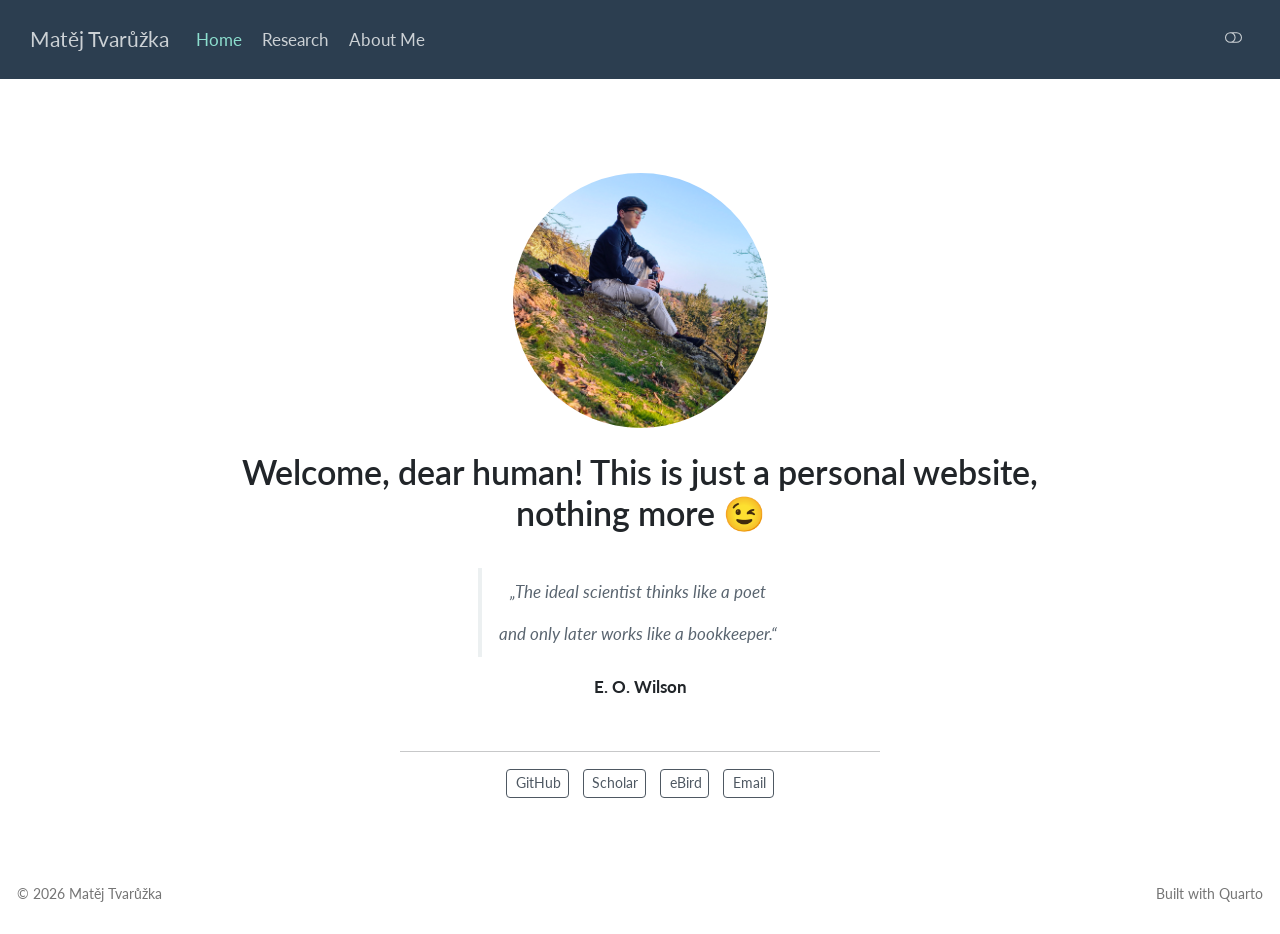
==== commit 71b569cf: "Built site for gh-pages" ====
--- a/index.html
+++ b/index.html
@@ -7,7 +7,7 @@
 <meta name="viewport" content="width=device-width, initial-scale=1.0, user-scalable=yes">
 
 
-<title>Welcome! I am Matěj, dedicated student of ecology and evolutionary biology. Do not hesitate to contact me or check some of my research projects 😉 – Matěj Tvarůžka</title>
+<title>Welcome, dear human! This is just a personal website, nothing more 😉 – Matěj Tvarůžka</title>
 <style>
 /* Default styles provided by pandoc.
 ** See https://pandoc.org/MANUAL.html#variables-for-html for config info.
@@ -312,7 +312,7 @@
   round " style="height: 15em; width: 15em;">
  <header id="title-block-header" class="quarto-title-block default">
 <div class="quarto-title">
-<h1 class="title">Welcome! I am Matěj, dedicated student of ecology and evolutionary biology. Do not hesitate to contact me or check some of my research projects 😉</h1>
+<h1 class="title">Welcome, dear human! This is just a personal website, nothing more 😉</h1>
 </div>
 <div class="quarto-title-meta">
   </div>
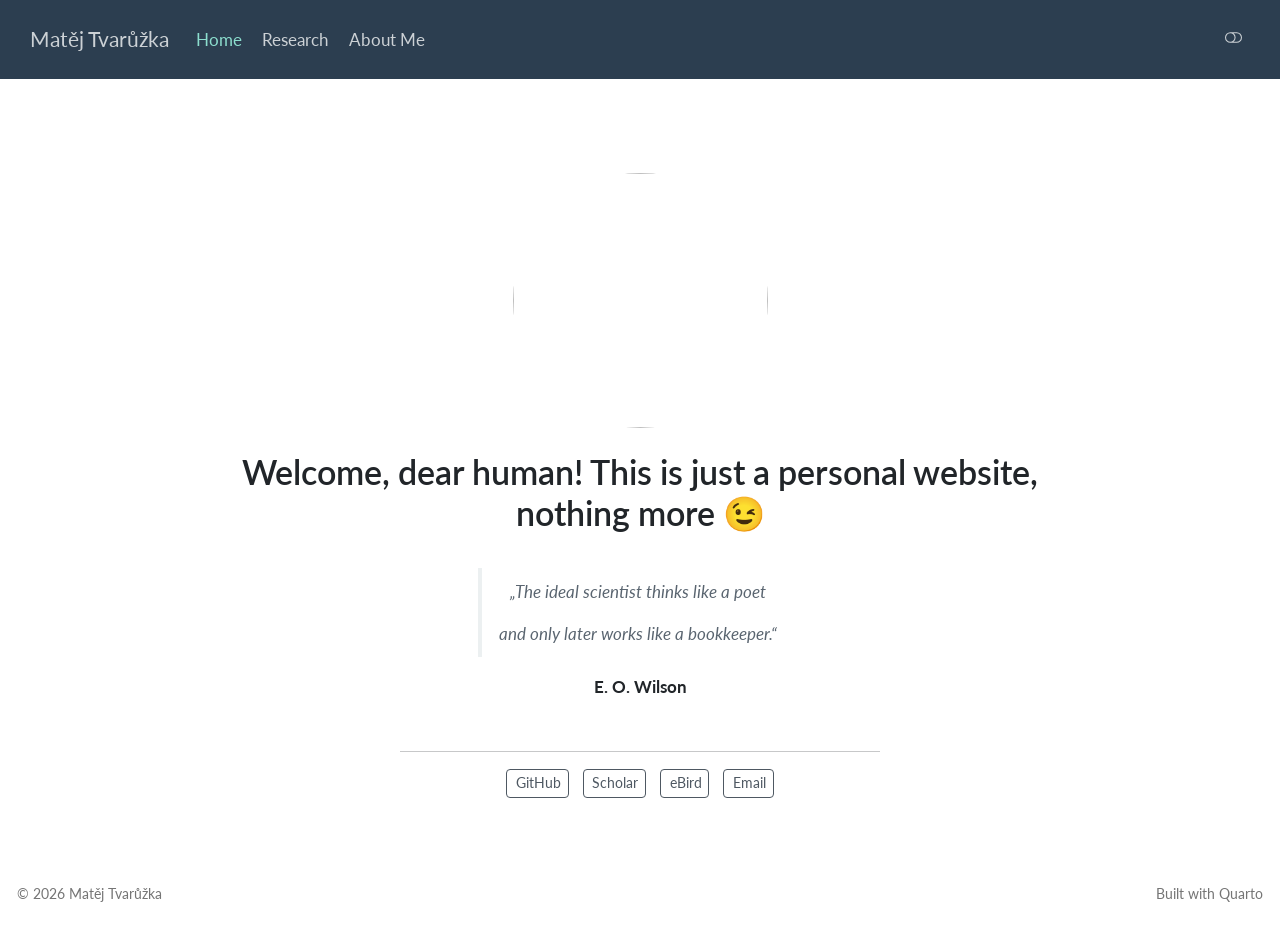
==== commit 4299ee2b: "Built site for gh-pages" ====
--- a/index.html
+++ b/index.html
@@ -2,7 +2,7 @@
 <html xmlns="http://www.w3.org/1999/xhtml" lang="en" xml:lang="en"><head>
 
 <meta charset="utf-8">
-<meta name="generator" content="quarto-1.10.18">
+<meta name="generator" content="quarto-1.10.19">
 
 <meta name="viewport" content="width=device-width, initial-scale=1.0, user-scalable=yes">
 
@@ -41,14 +41,14 @@
 <script src="site_libs/quarto-html/popper.min.js"></script>
 <script src="site_libs/quarto-html/tippy.umd.min.js"></script>
 <link href="site_libs/quarto-html/tippy.css" rel="stylesheet">
-<link href="site_libs/quarto-html/quarto-syntax-highlighting-bb62276ab45c84d9efd712f51ff97b5a.css" rel="stylesheet" class="quarto-color-scheme" id="quarto-text-highlighting-styles">
-<link href="site_libs/quarto-html/quarto-syntax-highlighting-dark-5a1953863e1f72ef3b996ef827f01ca7.css" rel="stylesheet" class="quarto-color-scheme quarto-color-alternate" id="quarto-text-highlighting-styles">
-<link href="site_libs/quarto-html/quarto-syntax-highlighting-bb62276ab45c84d9efd712f51ff97b5a.css" rel="stylesheet" class="quarto-color-scheme-extra" id="quarto-text-highlighting-styles">
+<link href="site_libs/quarto-html/quarto-syntax-highlighting-5c1318cf63eba56dbef7ba16bc7d56f5.css" rel="stylesheet" class="quarto-color-scheme" id="quarto-text-highlighting-styles">
+<link href="site_libs/quarto-html/quarto-syntax-highlighting-dark-6453f418aeef366c23116eb9cb0b6816.css" rel="stylesheet" class="quarto-color-scheme quarto-color-alternate" id="quarto-text-highlighting-styles">
+<link href="site_libs/quarto-html/quarto-syntax-highlighting-5c1318cf63eba56dbef7ba16bc7d56f5.css" rel="stylesheet" class="quarto-color-scheme-extra" id="quarto-text-highlighting-styles">
 <script src="site_libs/bootstrap/bootstrap.min.js"></script>
 <link href="site_libs/bootstrap/bootstrap-icons.css" rel="stylesheet">
-<link href="site_libs/bootstrap/bootstrap-23cf3581270aac8f587101a5bf9ca1fe.min.css" rel="stylesheet" append-hash="true" class="quarto-color-scheme" id="quarto-bootstrap" data-mode="light">
-<link href="site_libs/bootstrap/bootstrap-dark-8a51ed975897200eb2ece72d32697667.min.css" rel="stylesheet" append-hash="true" class="quarto-color-scheme quarto-color-alternate" id="quarto-bootstrap" data-mode="dark">
-<link href="site_libs/bootstrap/bootstrap-23cf3581270aac8f587101a5bf9ca1fe.min.css" rel="stylesheet" append-hash="true" class="quarto-color-scheme-extra" id="quarto-bootstrap" data-mode="light">
+<link href="site_libs/bootstrap/bootstrap-e512e4f775564158f97de903bb8a4584.min.css" rel="stylesheet" append-hash="true" class="quarto-color-scheme" id="quarto-bootstrap" data-mode="light">
+<link href="site_libs/bootstrap/bootstrap-dark-0e5275ca3271269d5729d8951a5fd228.min.css" rel="stylesheet" append-hash="true" class="quarto-color-scheme quarto-color-alternate" id="quarto-bootstrap" data-mode="dark">
+<link href="site_libs/bootstrap/bootstrap-e512e4f775564158f97de903bb8a4584.min.css" rel="stylesheet" append-hash="true" class="quarto-color-scheme-extra" id="quarto-bootstrap" data-mode="light">
 <script id="quarto-search-options" type="application/json">{
   "location": "navbar",
   "copy-button": false,
@@ -308,7 +308,7 @@
     
 <!-- main -->
 <div class="quarto-about-jolla">
-  <img src="photo.jpeg" class="about-image
+  <img src="my_little_self.jpeg" class="about-image
   round " style="height: 15em; width: 15em;">
  <header id="title-block-header" class="quarto-title-block default">
 <div class="quarto-title">
--- a/site_libs/quarto-html/quarto-syntax-highlighting-5c1318cf63eba56dbef7ba16bc7d56f5.css
+++ b/site_libs/quarto-html/quarto-syntax-highlighting-5c1318cf63eba56dbef7ba16bc7d56f5.css
@@ -0,0 +1,210 @@
+/* quarto syntax highlight colors */
+:root {
+  --quarto-hl-al-color: #ff5555;
+  --quarto-hl-an-color: #6a737d;
+  --quarto-hl-at-color: #d73a49;
+  --quarto-hl-bn-color: #005cc5;
+  --quarto-hl-bu-color: #d73a49;
+  --quarto-hl-ch-color: #032f62;
+  --quarto-hl-co-color: #6a737d;
+  --quarto-hl-cv-color: #6a737d;
+  --quarto-hl-cn-color: #005cc5;
+  --quarto-hl-cf-color: #d73a49;
+  --quarto-hl-dt-color: #d73a49;
+  --quarto-hl-dv-color: #005cc5;
+  --quarto-hl-do-color: #6a737d;
+  --quarto-hl-er-color: #ff5555;
+  --quarto-hl-ex-color: #d73a49;
+  --quarto-hl-fl-color: #005cc5;
+  --quarto-hl-fu-color: #6f42c1;
+  --quarto-hl-im-color: #032f62;
+  --quarto-hl-in-color: #6a737d;
+  --quarto-hl-kw-color: #d73a49;
+  --quarto-hl-op-color: #24292e;
+  --quarto-hl-pp-color: #d73a49;
+  --quarto-hl-re-color: #6a737d;
+  --quarto-hl-sc-color: #005cc5;
+  --quarto-hl-ss-color: #032f62;
+  --quarto-hl-st-color: #032f62;
+  --quarto-hl-va-color: #e36209;
+  --quarto-hl-vs-color: #032f62;
+  --quarto-hl-wa-color: #ff5555;
+}
+
+/* other quarto variables */
+:root {
+  --quarto-font-monospace: SFMono-Regular, Menlo, Monaco, Consolas, "Liberation Mono", "Courier New", monospace;
+}
+
+/* syntax highlight based on Pandoc's rules */
+pre > code.sourceCode > span {
+  color: #24292e;
+}
+
+code.sourceCode > span {
+  color: #24292e;
+}
+
+div.sourceCode,
+div.sourceCode pre.sourceCode {
+  color: #24292e;
+}
+
+/* Normal */
+code span {
+  color: #24292e;
+}
+
+/* Alert */
+code span.al {
+  font-weight: bold;
+  color: #ff5555;
+}
+
+/* Annotation */
+code span.an {
+  color: #6a737d;
+}
+
+/* Attribute */
+code span.at {
+  color: #d73a49;
+}
+
+/* BaseN */
+code span.bn {
+  color: #005cc5;
+}
+
+/* BuiltIn */
+code span.bu {
+  color: #d73a49;
+}
+
+/* ControlFlow */
+code span.cf {
+  color: #d73a49;
+}
+
+/* Char */
+code span.ch {
+  color: #032f62;
+}
+
+/* Constant */
+code span.cn {
+  color: #005cc5;
+}
+
+/* Comment */
+code span.co {
+  color: #6a737d;
+}
+
+/* CommentVar */
+code span.cv {
+  color: #6a737d;
+}
+
+/* Documentation */
+code span.do {
+  color: #6a737d;
+}
+
+/* DataType */
+code span.dt {
+  color: #d73a49;
+}
+
+/* DecVal */
+code span.dv {
+  color: #005cc5;
+}
+
+/* Error */
+code span.er {
+  color: #ff5555;
+  text-decoration: underline;
+}
+
+/* Extension */
+code span.ex {
+  font-weight: bold;
+  color: #d73a49;
+}
+
+/* Float */
+code span.fl {
+  color: #005cc5;
+}
+
+/* Function */
+code span.fu {
+  color: #6f42c1;
+}
+
+/* Import */
+code span.im {
+  color: #032f62;
+}
+
+/* Information */
+code span.in {
+  color: #6a737d;
+}
+
+/* Keyword */
+code span.kw {
+  color: #d73a49;
+}
+
+/* Operator */
+code span.op {
+  color: #24292e;
+}
+
+/* Preprocessor */
+code span.pp {
+  color: #d73a49;
+}
+
+/* RegionMarker */
+code span.re {
+  color: #6a737d;
+}
+
+/* SpecialChar */
+code span.sc {
+  color: #005cc5;
+}
+
+/* SpecialString */
+code span.ss {
+  color: #032f62;
+}
+
+/* String */
+code span.st {
+  color: #032f62;
+}
+
+/* Variable */
+code span.va {
+  color: #e36209;
+}
+
+/* VerbatimString */
+code span.vs {
+  color: #032f62;
+}
+
+/* Warning */
+code span.wa {
+  color: #ff5555;
+}
+
+.prevent-inlining {
+  content: "</";
+}
+
+/*# sourceMappingURL=b30846a1f697829215f07ced7fb9b578.css.map */
--- a/site_libs/quarto-html/quarto-syntax-highlighting-dark-6453f418aeef366c23116eb9cb0b6816.css
+++ b/site_libs/quarto-html/quarto-syntax-highlighting-dark-6453f418aeef366c23116eb9cb0b6816.css
@@ -0,0 +1,210 @@
+/* quarto syntax highlight colors */
+:root {
+  --quarto-hl-al-color: #ff5555;
+  --quarto-hl-an-color: #6a737d;
+  --quarto-hl-at-color: #f97583;
+  --quarto-hl-bn-color: #79b8ff;
+  --quarto-hl-bu-color: #f97583;
+  --quarto-hl-ch-color: #9ecbff;
+  --quarto-hl-co-color: #6a737d;
+  --quarto-hl-cv-color: #6a737d;
+  --quarto-hl-cn-color: #79b8ff;
+  --quarto-hl-cf-color: #f97583;
+  --quarto-hl-dt-color: #f97583;
+  --quarto-hl-dv-color: #79b8ff;
+  --quarto-hl-do-color: #6a737d;
+  --quarto-hl-er-color: #ff5555;
+  --quarto-hl-ex-color: #f97583;
+  --quarto-hl-fl-color: #79b8ff;
+  --quarto-hl-fu-color: #b392f0;
+  --quarto-hl-im-color: #9ecbff;
+  --quarto-hl-in-color: #6a737d;
+  --quarto-hl-kw-color: #f97583;
+  --quarto-hl-op-color: #e1e4e8;
+  --quarto-hl-pp-color: #f97583;
+  --quarto-hl-re-color: #6a737d;
+  --quarto-hl-sc-color: #79b8ff;
+  --quarto-hl-ss-color: #9ecbff;
+  --quarto-hl-st-color: #9ecbff;
+  --quarto-hl-va-color: #ffab70;
+  --quarto-hl-vs-color: #9ecbff;
+  --quarto-hl-wa-color: #ff5555;
+}
+
+/* other quarto variables */
+:root {
+  --quarto-font-monospace: SFMono-Regular, Menlo, Monaco, Consolas, "Liberation Mono", "Courier New", monospace;
+}
+
+/* syntax highlight based on Pandoc's rules */
+pre > code.sourceCode > span {
+  color: #e1e4e8;
+}
+
+code.sourceCode > span {
+  color: #e1e4e8;
+}
+
+div.sourceCode,
+div.sourceCode pre.sourceCode {
+  color: #e1e4e8;
+}
+
+/* Normal */
+code span {
+  color: #e1e4e8;
+}
+
+/* Alert */
+code span.al {
+  font-weight: bold;
+  color: #ff5555;
+}
+
+/* Annotation */
+code span.an {
+  color: #6a737d;
+}
+
+/* Attribute */
+code span.at {
+  color: #f97583;
+}
+
+/* BaseN */
+code span.bn {
+  color: #79b8ff;
+}
+
+/* BuiltIn */
+code span.bu {
+  color: #f97583;
+}
+
+/* ControlFlow */
+code span.cf {
+  color: #f97583;
+}
+
+/* Char */
+code span.ch {
+  color: #9ecbff;
+}
+
+/* Constant */
+code span.cn {
+  color: #79b8ff;
+}
+
+/* Comment */
+code span.co {
+  color: #6a737d;
+}
+
+/* CommentVar */
+code span.cv {
+  color: #6a737d;
+}
+
+/* Documentation */
+code span.do {
+  color: #6a737d;
+}
+
+/* DataType */
+code span.dt {
+  color: #f97583;
+}
+
+/* DecVal */
+code span.dv {
+  color: #79b8ff;
+}
+
+/* Error */
+code span.er {
+  color: #ff5555;
+  text-decoration: underline;
+}
+
+/* Extension */
+code span.ex {
+  font-weight: bold;
+  color: #f97583;
+}
+
+/* Float */
+code span.fl {
+  color: #79b8ff;
+}
+
+/* Function */
+code span.fu {
+  color: #b392f0;
+}
+
+/* Import */
+code span.im {
+  color: #9ecbff;
+}
+
+/* Information */
+code span.in {
+  color: #6a737d;
+}
+
+/* Keyword */
+code span.kw {
+  color: #f97583;
+}
+
+/* Operator */
+code span.op {
+  color: #e1e4e8;
+}
+
+/* Preprocessor */
+code span.pp {
+  color: #f97583;
+}
+
+/* RegionMarker */
+code span.re {
+  color: #6a737d;
+}
+
+/* SpecialChar */
+code span.sc {
+  color: #79b8ff;
+}
+
+/* SpecialString */
+code span.ss {
+  color: #9ecbff;
+}
+
+/* String */
+code span.st {
+  color: #9ecbff;
+}
+
+/* Variable */
+code span.va {
+  color: #ffab70;
+}
+
+/* VerbatimString */
+code span.vs {
+  color: #9ecbff;
+}
+
+/* Warning */
+code span.wa {
+  color: #ff5555;
+}
+
+.prevent-inlining {
+  content: "</";
+}
+
+/*# sourceMappingURL=7be72edaaa011beafea6b3ea24d852df.css.map */
--- a/site_libs/quarto-html/quarto-syntax-highlighting-5c1318cf63eba56dbef7ba16bc7d56f5.css
+++ b/site_libs/quarto-html/quarto-syntax-highlighting-5c1318cf63eba56dbef7ba16bc7d56f5.css
@@ -0,0 +1,210 @@
+/* quarto syntax highlight colors */
+:root {
+  --quarto-hl-al-color: #ff5555;
+  --quarto-hl-an-color: #6a737d;
+  --quarto-hl-at-color: #d73a49;
+  --quarto-hl-bn-color: #005cc5;
+  --quarto-hl-bu-color: #d73a49;
+  --quarto-hl-ch-color: #032f62;
+  --quarto-hl-co-color: #6a737d;
+  --quarto-hl-cv-color: #6a737d;
+  --quarto-hl-cn-color: #005cc5;
+  --quarto-hl-cf-color: #d73a49;
+  --quarto-hl-dt-color: #d73a49;
+  --quarto-hl-dv-color: #005cc5;
+  --quarto-hl-do-color: #6a737d;
+  --quarto-hl-er-color: #ff5555;
+  --quarto-hl-ex-color: #d73a49;
+  --quarto-hl-fl-color: #005cc5;
+  --quarto-hl-fu-color: #6f42c1;
+  --quarto-hl-im-color: #032f62;
+  --quarto-hl-in-color: #6a737d;
+  --quarto-hl-kw-color: #d73a49;
+  --quarto-hl-op-color: #24292e;
+  --quarto-hl-pp-color: #d73a49;
+  --quarto-hl-re-color: #6a737d;
+  --quarto-hl-sc-color: #005cc5;
+  --quarto-hl-ss-color: #032f62;
+  --quarto-hl-st-color: #032f62;
+  --quarto-hl-va-color: #e36209;
+  --quarto-hl-vs-color: #032f62;
+  --quarto-hl-wa-color: #ff5555;
+}
+
+/* other quarto variables */
+:root {
+  --quarto-font-monospace: SFMono-Regular, Menlo, Monaco, Consolas, "Liberation Mono", "Courier New", monospace;
+}
+
+/* syntax highlight based on Pandoc's rules */
+pre > code.sourceCode > span {
+  color: #24292e;
+}
+
+code.sourceCode > span {
+  color: #24292e;
+}
+
+div.sourceCode,
+div.sourceCode pre.sourceCode {
+  color: #24292e;
+}
+
+/* Normal */
+code span {
+  color: #24292e;
+}
+
+/* Alert */
+code span.al {
+  font-weight: bold;
+  color: #ff5555;
+}
+
+/* Annotation */
+code span.an {
+  color: #6a737d;
+}
+
+/* Attribute */
+code span.at {
+  color: #d73a49;
+}
+
+/* BaseN */
+code span.bn {
+  color: #005cc5;
+}
+
+/* BuiltIn */
+code span.bu {
+  color: #d73a49;
+}
+
+/* ControlFlow */
+code span.cf {
+  color: #d73a49;
+}
+
+/* Char */
+code span.ch {
+  color: #032f62;
+}
+
+/* Constant */
+code span.cn {
+  color: #005cc5;
+}
+
+/* Comment */
+code span.co {
+  color: #6a737d;
+}
+
+/* CommentVar */
+code span.cv {
+  color: #6a737d;
+}
+
+/* Documentation */
+code span.do {
+  color: #6a737d;
+}
+
+/* DataType */
+code span.dt {
+  color: #d73a49;
+}
+
+/* DecVal */
+code span.dv {
+  color: #005cc5;
+}
+
+/* Error */
+code span.er {
+  color: #ff5555;
+  text-decoration: underline;
+}
+
+/* Extension */
+code span.ex {
+  font-weight: bold;
+  color: #d73a49;
+}
+
+/* Float */
+code span.fl {
+  color: #005cc5;
+}
+
+/* Function */
+code span.fu {
+  color: #6f42c1;
+}
+
+/* Import */
+code span.im {
+  color: #032f62;
+}
+
+/* Information */
+code span.in {
+  color: #6a737d;
+}
+
+/* Keyword */
+code span.kw {
+  color: #d73a49;
+}
+
+/* Operator */
+code span.op {
+  color: #24292e;
+}
+
+/* Preprocessor */
+code span.pp {
+  color: #d73a49;
+}
+
+/* RegionMarker */
+code span.re {
+  color: #6a737d;
+}
+
+/* SpecialChar */
+code span.sc {
+  color: #005cc5;
+}
+
+/* SpecialString */
+code span.ss {
+  color: #032f62;
+}
+
+/* String */
+code span.st {
+  color: #032f62;
+}
+
+/* Variable */
+code span.va {
+  color: #e36209;
+}
+
+/* VerbatimString */
+code span.vs {
+  color: #032f62;
+}
+
+/* Warning */
+code span.wa {
+  color: #ff5555;
+}
+
+.prevent-inlining {
+  content: "</";
+}
+
+/*# sourceMappingURL=b30846a1f697829215f07ced7fb9b578.css.map */
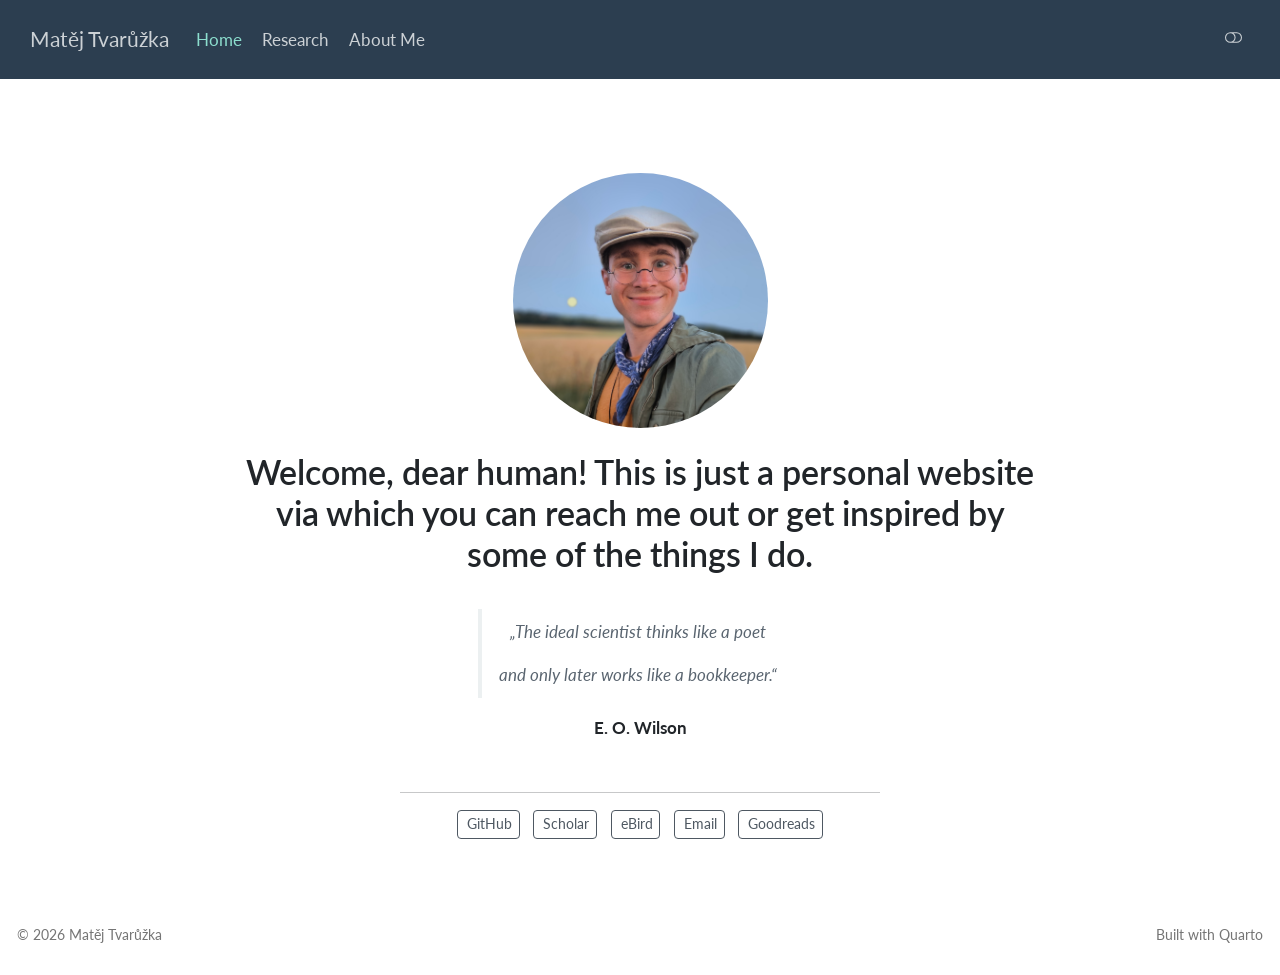
==== commit 78407f44: "Built site for gh-pages" ====
--- a/index.html
+++ b/index.html
@@ -7,7 +7,7 @@
 <meta name="viewport" content="width=device-width, initial-scale=1.0, user-scalable=yes">
 
 
-<title>Welcome, dear human! This is just a personal website, nothing more 😉 – Matěj Tvarůžka</title>
+<title>Welcome, dear human! This is just a personal website via which you can reach me out or get inspired by some of the things I do. – Matěj Tvarůžka</title>
 <style>
 /* Default styles provided by pandoc.
 ** See https://pandoc.org/MANUAL.html#variables-for-html for config info.
@@ -308,11 +308,11 @@
     
 <!-- main -->
 <div class="quarto-about-jolla">
-  <img src="my_little_self.jpeg" class="about-image
+  <img src="photome.jpg" class="about-image
   round " style="height: 15em; width: 15em;">
  <header id="title-block-header" class="quarto-title-block default">
 <div class="quarto-title">
-<h1 class="title">Welcome, dear human! This is just a personal website, nothing more 😉</h1>
+<h1 class="title">Welcome, dear human! This is just a personal website via which you can reach me out or get inspired by some of the things I do.</h1>
 </div>
 <div class="quarto-title-meta">
   </div>
@@ -343,6 +343,10 @@
   <a href="mailto:matej.tvar@gmail.com" class="about-link" rel="" target="">
     <i class="bi bi-envelope"></i>
      <span class="about-link-text">Email</span>
+  </a>
+  <a href="https://www.goodreads.com/user/show/128324668-mat-j" class="about-link" rel="" target="">
+    <i class="bi bi-book"></i>
+     <span class="about-link-text">Goodreads</span>
   </a>
 </div>
 </div>
